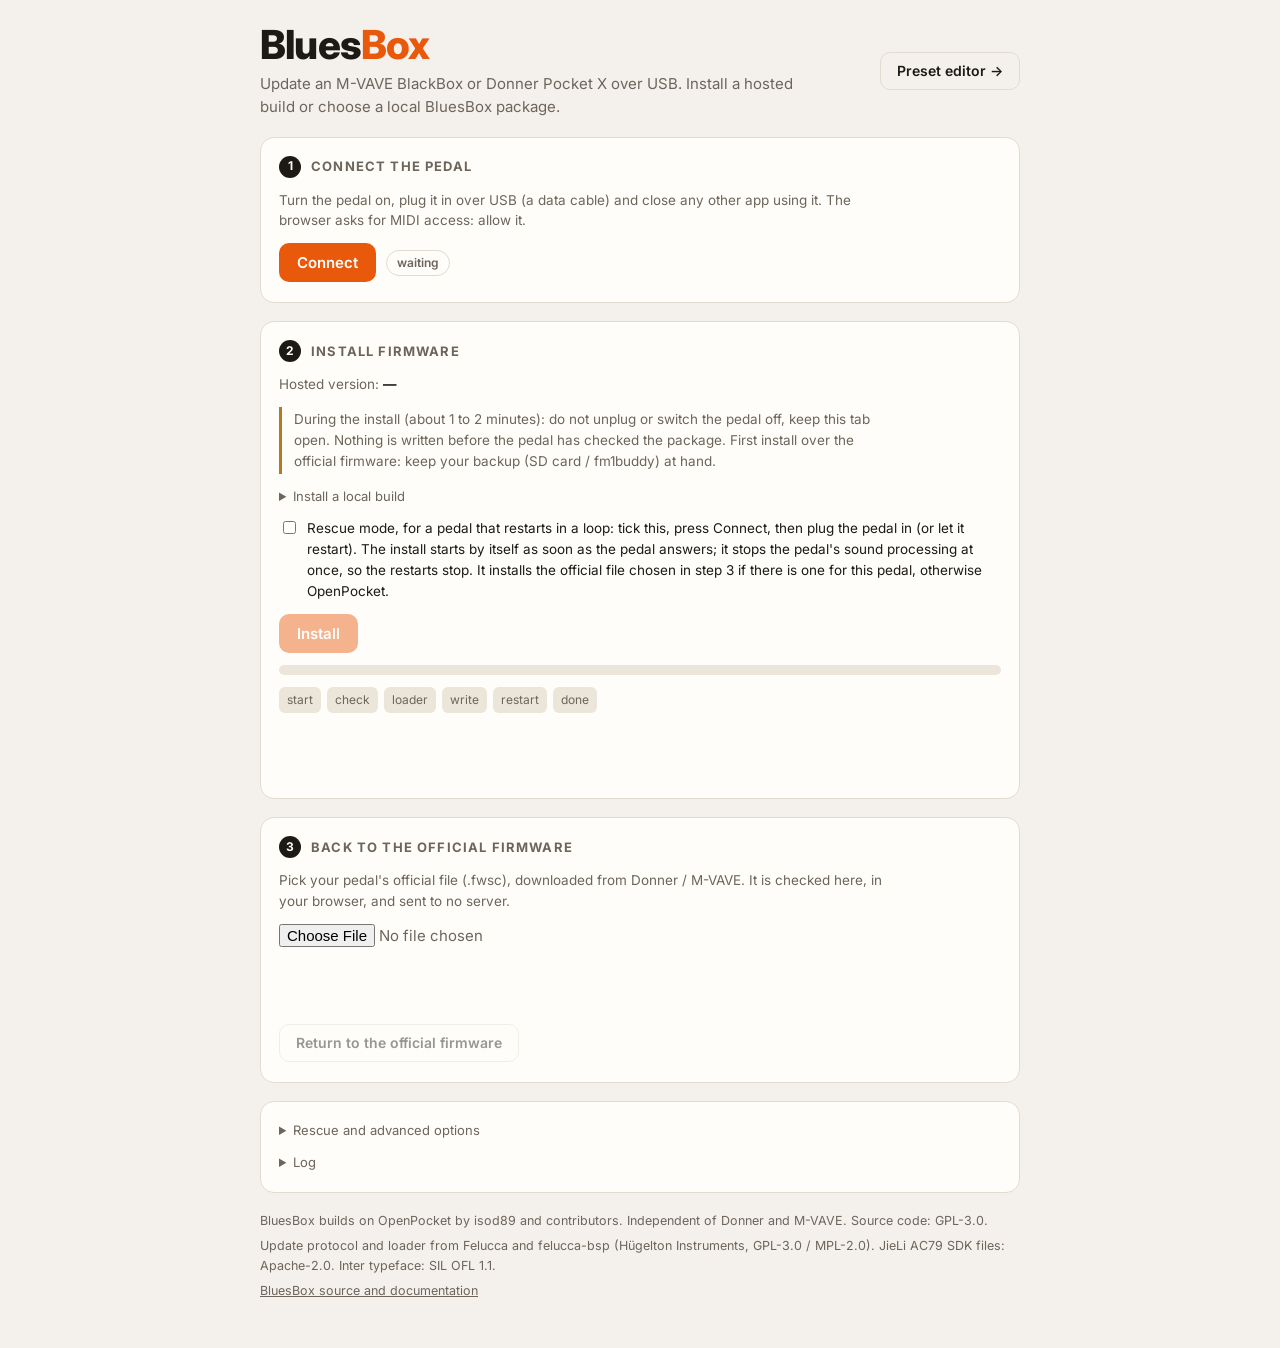
==== docs/index.html @ 07564b00 "Publish BluesBox updater and editor on the fork" ====
<!doctype html>
<html lang="en">
<head>
<meta charset="utf-8">
<meta name="viewport" content="width=device-width, initial-scale=1, viewport-fit=cover">
<title>BluesBox Updater</title>
<meta name="description" content="Install OpenPocket on a Donner Pocket X or M-VAVE BlackBox from the browser, over USB.">
<link rel="preconnect" href="https://fonts.googleapis.com">
<link rel="stylesheet" href="https://fonts.googleapis.com/css2?family=Inter:wght@400;600;800&family=JetBrains+Mono:wght@400;600&display=swap">
<style>
:root{--bg:#f4f1ec;--panel:#fffdf9;--ink:#1d1a16;--dim:#6d655b;--line:#e2dbd0;--acc:#e8590c;--acc-ink:#fff;--ok:#2f9e44;--err:#c92a2a;--warn:#b7791f;--bar:#ece5da;--code:#f0ebe3;color-scheme:light}
@media (prefers-color-scheme:dark){:root:not([data-theme="light"]){--bg:#121110;--panel:#1b1917;--ink:#ece7e0;--dim:#a39a8f;--line:#2e2a26;--acc:#ff7a29;--acc-ink:#1b1206;--ok:#5fcf74;--err:#ff6b6b;--warn:#e7b04b;--bar:#2a2622;--code:#24211e;color-scheme:dark}}
:root[data-theme="dark"]{--bg:#121110;--panel:#1b1917;--ink:#ece7e0;--dim:#a39a8f;--line:#2e2a26;--acc:#ff7a29;--acc-ink:#1b1206;--ok:#5fcf74;--err:#ff6b6b;--warn:#e7b04b;--bar:#2a2622;--code:#24211e;color-scheme:dark}
*{box-sizing:border-box}
body{margin:0;background:var(--bg);color:var(--ink);font:15px/1.55 Inter,system-ui,-apple-system,"Segoe UI",sans-serif;
  padding-left:max(16px,env(safe-area-inset-left,0px));padding-right:max(16px,env(safe-area-inset-right,0px));padding-block:24px 48px}
.wrap{max-width:760px;margin:0 auto;display:flex;flex-direction:column;gap:18px}
header{display:flex;align-items:flex-end;justify-content:space-between;gap:12px;flex-wrap:wrap}
h1{margin:0;font-size:clamp(28px,6vw,40px);font-weight:800;letter-spacing:-.02em;line-height:1.05;text-wrap:balance}
h1 span{color:var(--acc)}
.tag{margin:6px 0 0;color:var(--dim);max-width:60ch}
.card{background:var(--panel);border:1px solid var(--line);border-radius:14px;padding:18px 18px 20px;display:flex;flex-direction:column;gap:12px;min-width:0}
.card h2{margin:0;font-size:13px;letter-spacing:.09em;text-transform:uppercase;color:var(--dim);display:flex;align-items:center;gap:10px}
.card h2 b{display:inline-grid;place-items:center;width:22px;height:22px;border-radius:50%;background:var(--ink);color:var(--panel);font-size:12px;letter-spacing:0}
.row{display:flex;flex-wrap:wrap;gap:10px;align-items:center}
button.go{font:600 15px/1 Inter,sans-serif;padding:12px 18px;border-radius:10px;border:0;background:var(--acc);color:var(--acc-ink);cursor:pointer}
button.alt{font:600 14px/1 Inter,sans-serif;padding:11px 16px;border-radius:10px;border:1px solid var(--line);background:transparent;color:var(--ink);cursor:pointer}
button:disabled{opacity:.45;cursor:default}
.dev{display:grid;grid-template-columns:auto 1fr;gap:4px 14px;font-size:14px}
.dev dt{color:var(--dim)}
.dev dd{margin:0;font-weight:600;min-width:0;overflow-wrap:anywhere}
.pill{display:inline-block;font:600 12px/1 Inter,sans-serif;padding:6px 10px;border-radius:999px;border:1px solid var(--line);color:var(--dim)}
.pill.ok{color:var(--ok);border-color:currentColor}.pill.err{color:var(--err);border-color:currentColor}.pill.warn{color:var(--warn);border-color:currentColor}
.bar{height:10px;border-radius:6px;background:var(--bar);overflow:hidden}
.bar i{display:block;height:100%;width:0;background:var(--acc);transition:width .2s}
.steps{display:flex;flex-wrap:wrap;gap:6px;font-size:12px;color:var(--dim)}
.steps span{padding:4px 8px;border-radius:6px;background:var(--bar)}
.steps span.on{background:var(--acc);color:var(--acc-ink)}
.steps span.done{background:transparent;color:var(--ok);outline:1px solid currentColor}
.note{font-size:13.5px;color:var(--dim);margin:0;max-width:68ch}
.note strong{color:var(--ink)}
.warnbox{border-left:3px solid var(--warn);padding:2px 0 2px 12px}
.msg{font-weight:600;min-height:1.5em}
.msg.ok{color:var(--ok)}.msg.err{color:var(--err)}
input[type=file]{font:inherit;color:var(--dim);max-width:100%}
label.chk{display:flex;gap:8px;align-items:flex-start;font-size:13.5px}
details summary{cursor:pointer;color:var(--dim);font-size:13px}
pre#log{margin:10px 0 0;background:var(--code);border-radius:10px;padding:12px;font:12px/1.5 "JetBrains Mono",ui-monospace,Menlo,Consolas,monospace;max-height:260px;overflow:auto;white-space:pre-wrap;overflow-wrap:anywhere}
code{font:12.5px "JetBrains Mono",ui-monospace,monospace;background:var(--code);padding:1px 5px;border-radius:5px}
footer{color:var(--dim);font-size:12.5px;display:flex;flex-direction:column;gap:6px}
footer a,.note a{color:inherit}
[hidden]{display:none!important}
</style>
</head>
<body>
<div class="wrap">
  <header>
    <div>
      <h1>Blues<span>Box</span></h1>
      <p class="tag" data-t="tag"></p>
    </div>
    <a class="alt" id="toeditor" href="editor.html" data-t="toeditor" style="text-decoration:none;align-self:center;font:600 14px/1 Inter,sans-serif;padding:11px 16px;border-radius:10px;border:1px solid var(--line);color:var(--ink)"></a>
  </header>

  <section class="card" id="nomidi" hidden>
    <p class="msg err" data-t="nomidi"></p>
  </section>

  <section class="card">
    <h2><b>1</b><span data-t="s1"></span></h2>
    <p class="note" data-t="s1note"></p>
    <div class="row">
      <button class="go" id="connect" data-t="connect"></button>
      <span class="pill" id="state" data-t="idle"></span>
    </div>
    <dl class="dev" id="devinfo" hidden>
      <dt data-t="pedal"></dt><dd id="d-model"></dd>
      <dt data-t="firmware"></dt><dd id="d-fw"></dd>
      <dt data-t="port"></dt><dd id="d-port"></dd>
    </dl>
  </section>

  <section class="card" id="installCard">
    <h2><b>2</b><span data-t="s2"></span></h2>
    <p class="note"><span data-t="s2note"></span> <strong id="pkgver">…</strong></p>
    <p class="note warnbox" data-t="s2warn"></p>
    <p class="note warnbox" id="bbwarn" hidden data-t="bbwarn"></p>
    <p class="note warnbox" id="testchan" hidden data-t="testchan"></p>
    <details>
      <summary>Install a local build</summary>
      <p class="note">Choose the .fwsc file and its matching manifest.json. Both files are checked in your browser and stay on your computer.</p>
      <fieldset id="localfiles">
        <p><label>Firmware (.fwsc) <input type="file" id="localfw" accept=".fwsc"></label></p>
        <p><label>Manifest (.json) <input type="file" id="localmanifest" accept=".json"></label></p>
        <button class="alt" id="localclear" type="button">Use hosted firmware</button>
      </fieldset>
      <p class="msg" id="localmsg" role="status"></p>
    </details>
    <label class="chk"><input type="checkbox" id="rescueOn"><span data-t="rescueon"></span></label>
    <div class="row">
      <button class="go" id="install" disabled data-t="install"></button>
      <button class="alt" id="resume" hidden data-t="resume"></button>
    </div>
    <div class="bar"><i id="bar"></i></div>
    <div class="steps" id="steps"></div>
    <p class="msg" id="msg"></p>
  </section>

  <section class="card">
    <h2><b>3</b><span data-t="s3"></span></h2>
    <p class="note" data-t="s3note"></p>
    <input type="file" id="offfile" accept=".fwsc">
    <p class="msg" id="offmsg"></p>
    <label class="chk" id="offconfirm" hidden><input type="checkbox" id="offok"><span data-t="unknownok"></span></label>
    <div class="row"><button class="alt" id="backoff" disabled data-t="backoff"></button></div>
    <div class="note warnbox" id="v21-factory" hidden>
      <strong>BlackBox V21 factory sounds</strong>
      <p>The V21 firmware file contains no amps, cabinets, or presets. After it boots, verify the factory sounds here. If verification fails, start the Terminal tool in the <a href="RESCUE.md#blackbox-v21-factory-sounds">macOS recovery steps</a> before pressing the USB recovery button.</p>
      <div class="row">
        <button class="alt" id="verify-factory" disabled>Verify factory sounds</button>
        <button class="alt" id="factory-uboot" disabled>Enter BlackBox USB recovery</button>
      </div>
    </div>
  </section>

  <section class="card">
    <details>
      <summary data-t="rescue"></summary>
      <p class="note" data-t="rescuenote"></p>
      <p class="note" data-t="rescuemac"></p>
      <div class="row"><button class="alt" id="uboot" disabled data-t="uboot"></button></div>
    </details>
    <details>
      <summary data-t="logt"></summary>
      <pre id="log"></pre>
    </details>
  </section>

  <footer>
    <span data-t="foot1"></span>
    <span data-t="foot2"></span>
    <a href="https://github.com/Testing7B/openpocket">BluesBox source and documentation</a>
  </footer>
</div>

<script type="module">
import { Updater, IS_OTA, IS_OPENPOCKET, OUR_LOADER, MODELS } from "./pxota.js";
import { productOf, logicalImage, checkOfficial, verifyPackage } from "./pxpkg.js";
import { BLACKBOX_V21, verifyFactorySounds } from "./pxfactory.js";

const T = {
  en: {
    tag: "Update an M-VAVE BlackBox or Donner Pocket X over USB. Install a hosted build or choose a local BluesBox package.",
    nomidi: "This browser has no Web MIDI. Use Chrome or Edge on a computer (Windows, macOS, Linux, ChromeOS).",
    s1: "Connect the pedal", s1note: "Turn the pedal on, plug it in over USB (a data cable) and close any other app using it. The browser asks for MIDI access: allow it.",
    connect: "Connect", idle: "waiting", searching: "searching…", found: "pedal found", none: "no pedal", busy: "working…",
    pedal: "Pedal", firmware: "Firmware", port: "MIDI port",
    official: "official", opfw: "OpenPocket", loader: "update mode (loader)",
    s2: "Install firmware", s2note: "Hosted version:",
    s2warn: "During the install (about 1 to 2 minutes): do not unplug or switch the pedal off, keep this tab open. Nothing is written before the pedal has checked the package. First install over the official firmware: keep your backup (SD card / fm1buddy) at hand.",
    install: "Install", resume: "Resume the update",
    st_start: "start", st_verify: "check", st_loader: "loader", st_write: "write", st_reboot: "restart", st_done: "done",
    done: "Done: the pedal now runs ", sameok: "OpenPocket is up to date.",
    s3: "Back to the official firmware", s3note: "Pick your pedal's official file (.fwsc), downloaded from Donner / M-VAVE. It is checked here, in your browser, and sent to no server.",
    backoff: "Return to the official firmware", offknown: "Official file verified: ", offunknown: "Well-formed official file, unknown to this page: ",
    unknownok: "I understand: this file has not been tested with this page. Install it anyway.",
    rescue: "Rescue and advanced options",
    rescuenote: "If the pedal stays in update mode, reconnect it: the Resume button appears. The button below puts a pedal running OpenPocket into the chip's UBOOT mode, for a recovery from the SD card (fm1buddy).",
    rescuemac: "A pedal that restarts in a loop and cannot be reached by this page can be restored from a Mac, with no extra hardware: download the official BlackBox file (M-VAVE), then run `make rescue` in the OpenPocket folder (read-only check), and `make rescue-write` to restore it. The steps are in docs/RESCUE.md; the SD-card route (fm1buddy, flash/) is the second choice.",
    uboot: "Enter UBOOT mode", logt: "Log",
    foot1: "BluesBox builds on OpenPocket by isod89 and contributors. Independent of Donner and M-VAVE. Source code: GPL-3.0.",
    foot2: "Update protocol and loader from Felucca and felucca-bsp (Hügelton Instruments, GPL-3.0 / MPL-2.0). JieLi AC79 SDK files: Apache-2.0. Inter typeface: SIL OFL 1.1.",
    e_notfound: "Pedal not found. Check the cable (data), close other MIDI apps, then try again.",
    testchan: "TEST CHANNEL: this installs a test build, not the release. It is for people who agreed to try it, and it is not the version the normal installer page offers. To go back, open this page without ?channel=… and press Install.",
    drivelab: "DRIVE LAB: BlackBox test build based on V40, with 31 drives and no synth block. Open the installer without ?channel=drive-lab to install V40.",
    bbwarn: "M-VAVE BlackBox: v31 is the fix for issue #1 (OpenPocket restarted every 4 s after the pedal was switched off and on), still being tested on the BlackBox. Please report how it goes on GitHub. If your BlackBox restarts in a loop, use the rescue mode below.",
toeditor: "Preset editor →",
        rescueon: "Rescue mode, for a pedal that restarts in a loop: tick this, press Connect, then plug the pedal in (or let it restart). The install starts by itself as soon as the pedal answers; it stops the pedal's sound processing at once, so the restarts stop. It installs the official file chosen in step 3 if there is one for this pedal, otherwise OpenPocket.",
    e_model: "This package is not for this pedal: ", e_lost: "The pedal was disconnected. Plug it back in and press Resume.",
    e_stopped: "The pedal stopped answering. ", e_noloader: "The update loader did not appear. Replug the cable, then Resume.",
    e_noreturn: "The pedal did not come back: switch it off and on.", e_mismatch: "Written, but the pedal reports: ",
    e_foreign: "The pedal is in the update mode of another firmware: ", e_pkg: "OpenPocket package missing on this site: ",
  },
};
const lang = "en";
const stored = (k, d) => { try { return localStorage.getItem(k) || d; } catch (_) { return d; } };
const t = (k) => (T[lang] && T[lang][k]) || T.en[k] || k;
function applyLang() {
  document.documentElement.lang = lang;
  document.querySelectorAll("[data-t]").forEach((el) => { el.textContent = t(el.dataset.t); });
  drawSteps();
}

const $ = (id) => document.getElementById(id);
const logEl = $("log");
const log = (m) => { logEl.textContent += `[${new Date().toLocaleTimeString()}] ${m}\n`; logEl.scrollTop = logEl.scrollHeight; };
const STEPS = ["start", "verify", "loader", "write", "reboot", "done"];
let stepAt = -1;
function drawSteps() {
  $("steps").innerHTML = STEPS.map((s, i) => `<span class="${i < stepAt ? "done" : i === stepAt ? "on" : ""}">${t("st_" + s)}</span>`).join("");
}
function setState(text, cls = "") { const p = $("state"); p.textContent = text; p.className = "pill " + cls; }
function setMsg(el, text, cls = "") { el.textContent = text; el.className = "msg " + cls; }
const errText = (e) => (e && e.code && T.en["e_" + e.code] ? t("e_" + e.code) + (e.detail || "") : (e && e.message) || String(e));

/* a test channel (?channel=midi-test): packages from firmware/<channel>/, never offered without the link */
const CHANNEL = (new URLSearchParams(location.search).get("channel") || "").replace(/[^a-z0-9-]/g, "");
const FW = "firmware/" + (CHANNEL ? CHANNEL + "/" : "");
let access = null, up = null, manifest = null, lastDev = null, busy = false, official = null;
let sawV21 = false;
let localPackage = null, localRevision = 0;
const localSelected = () => $("localfw").files.length > 0 || $("localmanifest").files.length > 0;
const canInstall = (model) => localSelected()
  ? localPackage?.model === model
  : manifest?.packages.some((pkg) => pkg.model === model);

if (!navigator.requestMIDIAccess) { $("nomidi").hidden = false; $("connect").disabled = true; }
$("testchan").hidden = !CHANNEL;
if (CHANNEL === "drive-lab") $("testchan").textContent = t("drivelab");

async function loadManifest() {
  try {
    const r = await fetch(FW + "manifest.json", { cache: "no-store" });
    manifest = await r.json();
    $("pkgver").textContent = "v" + manifest.version + (CHANNEL ? " (" + CHANNEL + ")" : "");
  } catch (e) { $("pkgver").textContent = "—"; log("manifest: " + e.message); }
}

function showDev(d) {
  lastDev = d;
  $("devinfo").hidden = !d;
  const onV21 = d?.id.text === BLACKBOX_V21;
  if (d) sawV21 = onV21;
  $("v21-factory").hidden = !sawV21 && official?.product !== BLACKBOX_V21;
  $("verify-factory").disabled = busy || !onV21;
  $("factory-uboot").disabled = busy || !onV21;
  $("resume").hidden = !d || !IS_OTA(d.id);
  $("resume").disabled = busy || (localSelected() && d && OUR_LOADER(d.id) &&
    localPackage?.model !== stored("op-model", ""));
  $("install").disabled = busy || !d || IS_OTA(d.id) || !canInstall(d.id.model);
  $("install").textContent = localPackage ? "Install " + localPackage.product : t("install");
  $("uboot").disabled = busy || !d || !IS_OPENPOCKET(d.id);
  $("backoff").disabled = busy || !d || IS_OTA(d.id) || !official || official.model !== d.id.model ||
    (!official.known && !$("offok").checked);
  $("backoff").textContent = official?.product === BLACKBOX_V21 ? "Install V21 firmware" : t("backoff");
  if (!d) return;
  const id = d.id;
  const ota = IS_OTA(id);
  $("d-model").textContent = ota ? "—" : (id.model === "PocketX" ? "Donner Pocket X" : "M-VAVE BlackBox");
  $("d-fw").textContent = ota ? `${t("loader")} (${id.text})` : IS_OPENPOCKET(id) ? `${t("opfw")} v${id.version - 900} (${id.text})` : `${t("official")} ${String(id.version).padStart(3, "0")} (${id.text})`;
  $("d-port").textContent = d.name;
  const bb = id.model === "BlackBox";               /* not supported yet: boot loop (issue #1) */
  $("bbwarn").hidden = !bb;
}

async function connect() {
  try {
    if (!access) {
      access = await navigator.requestMIDIAccess({ sysex: true });
      up = new Updater(access, log);
      access.onstatechange = () => { if (busy || scanning) return; if (rescueArmed()) rescueTry(); else scan(); };
    }
    await scan();
  } catch (e) { setState(t("none"), "err"); log("MIDI: " + e.message); }
}
let scanning = false;
async function scan() {
  if (scanning || !up) return;
  scanning = true;
  setState(t("searching"));
  try {
    const d = await up.identify();
    if (d) { setState(t("found"), "ok"); log(`found ${d.id.text} on "${d.name}"`); }
    else { setState(t("none"), "warn"); log("no pedal" + up.seen()); }
    showDev(d);
  } finally { scanning = false; }
  if (rescueArmed() && lastDev && MODELS.includes(lastDev.id.model)) setTimeout(rescueTry, 0);   // seen by a scan
}

function progress(kind, n) {
  const k = STEPS.indexOf(kind);
  if (k >= 0 && k !== stepAt) { stepAt = k; drawSteps(); }
  const est = kind === "verify" ? 40 : kind === "write" ? 2700 : 0;   // requests: step 1 ~30, step 2 ~2 x 1300
  const base = { start: 0, verify: 2, loader: 8, write: 12, reboot: 96, done: 100 }[kind] ?? 0;
  const span = kind === "verify" ? 6 : kind === "write" ? 84 : 0;
  const pct = base + (est && typeof n === "number" ? Math.min(1, n / est) * span : 0);
  $("bar").style.width = pct.toFixed(1) + "%";
}

async function packageFor(model) {
  if (localSelected()) {
    if (localPackage?.model === model) return localPackage;
    throw Object.assign(new Error(model), { code: "model", detail: model });
  }
  const p = manifest && manifest.packages.find((x) => x.model === model);
  if (!p) throw Object.assign(new Error(model), { code: "pkg", detail: model });
  const r = await fetch(FW + p.file, { cache: "no-store" });
  if (!r.ok) throw Object.assign(new Error(p.file), { code: "pkg", detail: p.file });
  const bytes = new Uint8Array(await r.arrayBuffer());
  if (productOf(bytes) !== p.product) throw new Error("package identity mismatch");
  return { product: p.product, image: logicalImage(bytes) };
}

async function run(job, resultMessage) {
  if (busy) return;
  busy = true; stepAt = resultMessage ? -1 : 0; drawSteps(); $("bar").style.width = "0";
  setState(t("busy"), "warn");
  ["install", "resume", "backoff", "uboot", "connect", "verify-factory", "factory-uboot"].forEach((id) => $(id).disabled = true);
  $("localfiles").disabled = true;
  setMsg($("msg"), "");
  try {
    const res = await job();
    const firmwareOnly = !resultMessage && res === BLACKBOX_V21;
    const message = resultMessage || (firmwareOnly
      ? "V21 firmware booted. Verify or restore the factory sounds in step 3."
      : t("done") + res);
    setMsg($("msg"), message, firmwareOnly ? "" : "ok");
    log(message);
  } catch (e) {
    setMsg($("msg"), errText(e), "err");
    log(`error ${e.code || ""}: ${e.message}`);
  } finally {
    busy = false;
    $("localfiles").disabled = false;
    $("connect").disabled = false;
    await scan();
  }
}

$("connect").onclick = connect;

// rescue mode (issue #1): the packages are fetched beforehand, the install fires the moment a pedal answers
let pre = null;
let rescueTries = 0;                                  // a few attempts, then the mode turns itself off
const rescueArmed = () => $("rescueOn").checked && pre !== null && up !== null && rescueTries < 10;
async function prefetch() {
  pre = null;
  const revision = localRevision;
  const got = {};
  for (const m of MODELS) { try { got[m] = await packageFor(m); } catch (e) { log("rescue: " + errText(e)); } }
  if ($("rescueOn").checked && revision === localRevision) { pre = got; log("rescue mode armed: waiting for the pedal"); setState(t("searching"), "warn"); }
}
function pick(model) {
  if (official && official.model === model && (official.known || $("offok").checked)) return { image: official.image, product: official.product };
  return pre && pre[model];
}
function rescueTry() {
  if (busy || scanning || !rescueArmed()) return;
  rescueTries++;
  return run(async () => {
    const r = await up.rescue(pick, (s, n) => { progress(s, n); if (s !== "verify" && s !== "write") log("rescue step " + s + (n !== undefined ? " " + n : "")); });
    if (!r) throw Object.assign(new Error("no pedal yet"), { code: "notfound", detail: up.seen() });
    $("rescueOn").checked = false; pre = null;
    return r;
  });
}
$("rescueOn").onchange = async () => {
  if (!$("rescueOn").checked) { pre = null; log("rescue mode off"); return; }
  rescueTries = 0;
  await prefetch();
  if (rescueArmed() && lastDev) rescueTry();
};
async function selectLocalPackage() {
  const revision = ++localRevision;
  const fw = $("localfw").files[0], mf = $("localmanifest").files[0];
  localPackage = null;
  pre = null;
  $("rescueOn").checked = false;
  $("rescueOn").disabled = localSelected();
  showDev(lastDev);
  if (!fw || !mf) {
    setMsg($("localmsg"), localSelected() ? "Choose both files." : "");
    return;
  }
  setMsg($("localmsg"), "Checking package…");
  try {
    const [raw, bytes] = await Promise.all([mf.text(), fw.arrayBuffer()]);
    const entry = JSON.parse(raw).packages?.find((pkg) => pkg.file === fw.name);
    if (!entry) throw new Error("The manifest has no entry for " + fw.name);
    const verified = await verifyPackage(new Uint8Array(bytes), entry);
    if (entry.model !== verified.model) throw new Error("Manifest model does not match the package.");
    if (revision !== localRevision) return;
    localPackage = verified;
    setMsg($("localmsg"), "Verified " + verified.product + ". Connect a matching pedal to install.", "ok");
  } catch (e) {
    if (revision !== localRevision) return;
    setMsg($("localmsg"), e.message, "err");
  }
  showDev(lastDev);
}
$("localfw").onchange = $("localmanifest").onchange = selectLocalPackage;
$("localclear").onclick = () => {
  $("localfw").value = $("localmanifest").value = "";
  selectLocalPackage();
};
$("install").onclick = () => run(async () => {
  const d = lastDev;
  const { product, image } = await packageFor(d.id.model);
  try { localStorage.setItem("op-model", d.id.model); } catch (_) {}
  log(`install ${product} over ${d.id.text}`);
  return up.install(image, product, (s, n) => { progress(s, n); if (s !== "verify" && s !== "write") log("step " + s + (n !== undefined ? " " + n : "")); });
});
$("resume").onclick = () => run(async () => {
  const d = lastDev;
  // our loader: finish the OpenPocket package of the model picked by the official file or the last model seen
  if (OUR_LOADER(d.id)) {
    const model = localSelected() ? stored("op-model", "") : (official && official.model) || stored("op-model", "PocketX");
    const { product, image } = await packageFor(model);
    await up.resume(image, product, (s, n) => progress(s, n));
    return product;
  }
  if (!official) throw Object.assign(new Error(d.id.text), { code: "foreign", detail: d.id.text });
  await up.resume(official.image, official.product, (s, n) => progress(s, n), { official: true });
  return official.product;
});
$("backoff").onclick = () => run(async () => {
  log(`return to ${official.product}`);
  return up.install(official.image, official.product, (s, n) => progress(s, n));
});
$("uboot").onclick = async () => { try { await up.uboot(); log("UBOOT soft key sent"); } catch (e) { log(e.message); } };
$("factory-uboot").onclick = () => run(
  () => up.uboot((id) => id.text === BLACKBOX_V21),
  "USB recovery requested. The Terminal recovery tool can now read the pedal."
);
$("verify-factory").onclick = () => run(
  () => verifyFactorySounds(up, (p) => { $("bar").style.width = (p * 100).toFixed(1) + "%"; }),
  "Factory sounds verified: 20 amps, 20 cabinets, and 80 presets."
);
$("offfile").onchange = async (ev) => {
  official = null; $("offconfirm").hidden = true; $("offok").checked = false;
  const f = ev.target.files[0];
  if (!f) { showDev(lastDev); return; }
  try {
    official = await checkOfficial(new Uint8Array(await f.arrayBuffer()));
    setMsg($("offmsg"), (official.known ? t("offknown") : t("offunknown")) + official.product, official.known ? "ok" : "");
    $("offconfirm").hidden = official.known;
    log(`official file ${f.name}: ${official.product}, sha256 ${official.sha256.slice(0, 16)}…, known ${official.known}`);
  } catch (e) { setMsg($("offmsg"), e.message, "err"); }
  showDev(lastDev);
};
$("offok").onchange = () => showDev(lastDev);
window.addEventListener("beforeunload", (e) => { if (busy) { e.preventDefault(); e.returnValue = ""; } });
// remember the model, for a resume after a disconnect
setInterval(() => { if (lastDev && MODELS.includes(lastDev.id.model)) try { localStorage.setItem("op-model", lastDev.id.model); } catch (_) {} }, 2000);

applyLang();
loadManifest().then(() => showDev(lastDev));
</script>
</body>
</html>
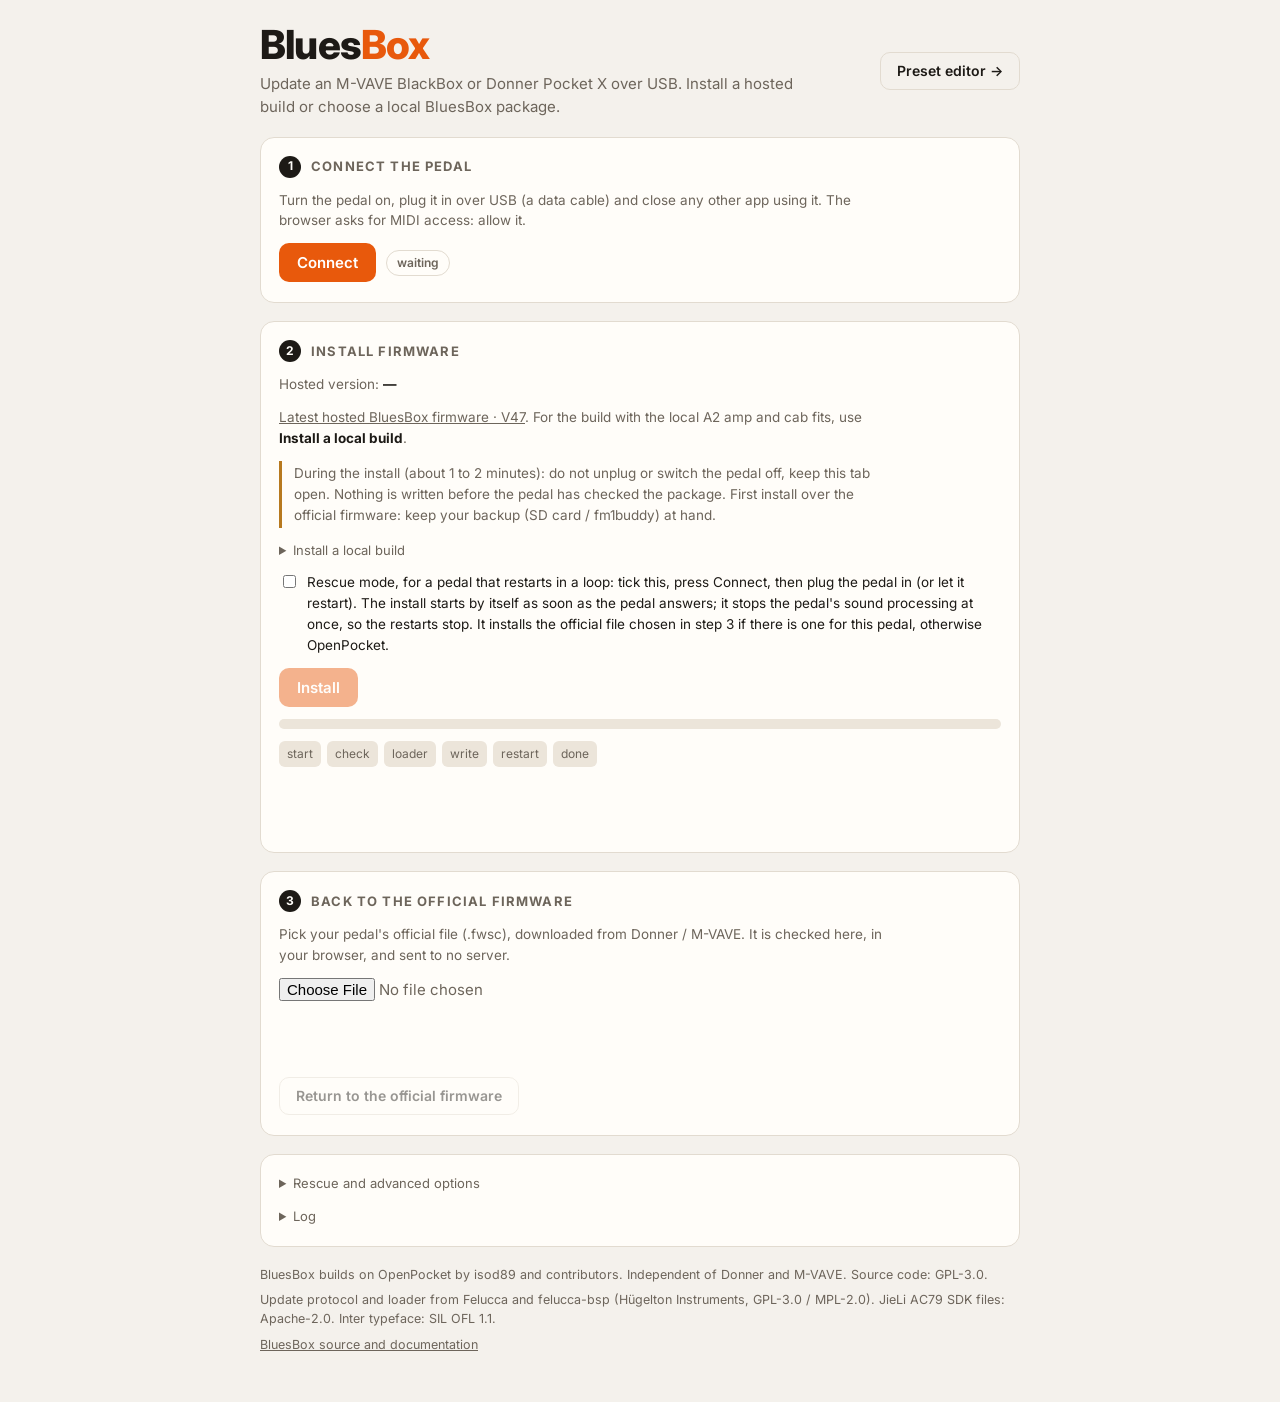
==== commit 9eef967e: "Build BluesBox V47 and restore stock V21 sounds over USB MIDI" ====
--- a/docs/index.html
+++ b/docs/index.html
@@ -83,6 +83,8 @@
   <section class="card" id="installCard">
     <h2><b>2</b><span data-t="s2"></span></h2>
     <p class="note"><span data-t="s2note"></span> <strong id="pkgver">…</strong></p>
+    <p class="note"><a href="?channel=blues-v47-public">Latest hosted BluesBox firmware · V47</a>.
+      For the build with the local A2 amp and cab fits, use <strong>Install a local build</strong>.</p>
     <p class="note warnbox" data-t="s2warn"></p>
     <p class="note warnbox" id="bbwarn" hidden data-t="bbwarn"></p>
     <p class="note warnbox" id="testchan" hidden data-t="testchan"></p>
@@ -115,7 +117,15 @@
     <div class="row"><button class="alt" id="backoff" disabled data-t="backoff"></button></div>
     <div class="note warnbox" id="v21-factory" hidden>
       <strong>BlackBox V21 factory sounds</strong>
-      <p>The V21 firmware file contains no amps, cabinets, or presets. After it boots, verify the factory sounds here. If verification fails, start the Terminal tool in the <a href="RESCUE.md#blackbox-v21-factory-sounds">macOS recovery steps</a> before pressing the USB recovery button.</p>
+      <p>The V21 download contains the firmware. To restore the original sounds at the same time, select both AM4 files from your M-EFCS installation. The page checks and combines the three files on your computer.</p>
+      <fieldset id="factory-files">
+        <p><label>AM4 amp/cab bank <input type="file" id="factory-amps" accept=".bin"></label></p>
+        <p><label>AM4 preset bank <input type="file" id="factory-presets" accept=".bin"></label></p>
+        <label class="chk"><input type="checkbox" id="factory-confirm">I have backed up the sounds I want to keep. Restoring the factory bank replaces saved presets, amp captures and cabinet IRs on the pedal.</label>
+      </fieldset>
+      <p class="msg" id="factory-msg" role="status"></p>
+      <div class="row"><button class="go" id="factory-install" disabled>Install V21 with factory sounds</button></div>
+      <p class="note">For a pedal already on stock V21, verify its sounds or follow the <a href="RESCUE.md#blackbox-v21-factory-sounds">macOS recovery steps</a>. Those steps also show where to find the AM4 files.</p>
       <div class="row">
         <button class="alt" id="verify-factory" disabled>Verify factory sounds</button>
         <button class="alt" id="factory-uboot" disabled>Enter BlackBox USB recovery</button>
@@ -139,14 +149,14 @@
   <footer>
     <span data-t="foot1"></span>
     <span data-t="foot2"></span>
-    <a href="https://github.com/Testing7B/openpocket">BluesBox source and documentation</a>
+    <a href="https://github.com/Testing7B/bluesbox">BluesBox source and documentation</a>
   </footer>
 </div>
 
 <script type="module">
 import { Updater, IS_OTA, IS_OPENPOCKET, OUR_LOADER, MODELS } from "./pxota.js";
 import { productOf, logicalImage, checkOfficial, verifyPackage } from "./pxpkg.js";
-import { BLACKBOX_V21, verifyFactorySounds } from "./pxfactory.js";
+import { BLACKBOX_V21, factoryBank, factoryUpdate, verifyFactorySounds } from "./pxfactory.js";
 
 const T = {
   en: {
@@ -155,7 +165,7 @@
     s1: "Connect the pedal", s1note: "Turn the pedal on, plug it in over USB (a data cable) and close any other app using it. The browser asks for MIDI access: allow it.",
     connect: "Connect", idle: "waiting", searching: "searching…", found: "pedal found", none: "no pedal", busy: "working…",
     pedal: "Pedal", firmware: "Firmware", port: "MIDI port",
-    official: "official", opfw: "OpenPocket", loader: "update mode (loader)",
+    official: "official", opfw: "BluesBox", loader: "update mode (loader)",
     s2: "Install firmware", s2note: "Hosted version:",
     s2warn: "During the install (about 1 to 2 minutes): do not unplug or switch the pedal off, keep this tab open. Nothing is written before the pedal has checked the package. First install over the official firmware: keep your backup (SD card / fm1buddy) at hand.",
     install: "Install", resume: "Resume the update",
@@ -179,7 +189,7 @@
     e_model: "This package is not for this pedal: ", e_lost: "The pedal was disconnected. Plug it back in and press Resume.",
     e_stopped: "The pedal stopped answering. ", e_noloader: "The update loader did not appear. Replug the cable, then Resume.",
     e_noreturn: "The pedal did not come back: switch it off and on.", e_mismatch: "Written, but the pedal reports: ",
-    e_foreign: "The pedal is in the update mode of another firmware: ", e_pkg: "OpenPocket package missing on this site: ",
+    e_foreign: "The pedal is in the update mode of another firmware: ", e_pkg: "Firmware package missing on this site: ",
   },
 };
 const lang = "en";
@@ -208,6 +218,11 @@
 const FW = "firmware/" + (CHANNEL ? CHANNEL + "/" : "");
 let access = null, up = null, manifest = null, lastDev = null, busy = false, official = null;
 let sawV21 = false;
+let bank = null, bankRevision = 0;
+const recoveryChannel = "firmware/blues-v47-public/";
+const recoveryPending = () => stored("bluesbox-v21-recovery", "") === "pending";
+const recoveryReady = () => official?.product === BLACKBOX_V21 && official.known &&
+  bank && $("factory-confirm").checked;
 let localPackage = null, localRevision = 0;
 const localSelected = () => $("localfw").files.length > 0 || $("localmanifest").files.length > 0;
 const canInstall = (model) => localSelected()
@@ -217,6 +232,8 @@
 if (!navigator.requestMIDIAccess) { $("nomidi").hidden = false; $("connect").disabled = true; }
 $("testchan").hidden = !CHANNEL;
 if (CHANNEL === "drive-lab") $("testchan").textContent = t("drivelab");
+if (CHANNEL === "blues-v47-public")
+  $("testchan").textContent = "BluesBox V47 for BlackBox. This hosted build uses the public amp and cab models.";
 
 async function loadManifest() {
   try {
@@ -231,18 +248,21 @@
   $("devinfo").hidden = !d;
   const onV21 = d?.id.text === BLACKBOX_V21;
   if (d) sawV21 = onV21;
+  if (onV21) try { localStorage.removeItem("bluesbox-v21-recovery"); } catch (_) {}
   $("v21-factory").hidden = !sawV21 && official?.product !== BLACKBOX_V21;
   $("verify-factory").disabled = busy || !onV21;
   $("factory-uboot").disabled = busy || !onV21;
+  $("factory-install").disabled = busy || !d || d.id.model !== "BlackBox" ||
+    !IS_OPENPOCKET(d.id) || !recoveryReady();
   $("resume").hidden = !d || !IS_OTA(d.id);
-  $("resume").disabled = busy || (localSelected() && d && OUR_LOADER(d.id) &&
+  $("resume").disabled = busy || (recoveryPending() && (!d || !OUR_LOADER(d.id) || !recoveryReady())) || (!recoveryPending() && localSelected() && d && OUR_LOADER(d.id) &&
     localPackage?.model !== stored("op-model", ""));
   $("install").disabled = busy || !d || IS_OTA(d.id) || !canInstall(d.id.model);
   $("install").textContent = localPackage ? "Install " + localPackage.product : t("install");
   $("uboot").disabled = busy || !d || !IS_OPENPOCKET(d.id);
   $("backoff").disabled = busy || !d || IS_OTA(d.id) || !official || official.model !== d.id.model ||
     (!official.known && !$("offok").checked);
-  $("backoff").textContent = official?.product === BLACKBOX_V21 ? "Install V21 firmware" : t("backoff");
+  $("backoff").textContent = official?.product === BLACKBOX_V21 ? "Install V21 firmware only" : t("backoff");
   if (!d) return;
   const id = d.id;
   const ota = IS_OTA(id);
@@ -306,7 +326,8 @@
   busy = true; stepAt = resultMessage ? -1 : 0; drawSteps(); $("bar").style.width = "0";
   setState(t("busy"), "warn");
   ["install", "resume", "backoff", "uboot", "connect", "verify-factory", "factory-uboot"].forEach((id) => $(id).disabled = true);
-  $("localfiles").disabled = true;
+  $("localfiles").disabled = $("factory-files").disabled = $("offfile").disabled = true;
+  $("factory-install").disabled = true;
   setMsg($("msg"), "");
   try {
     const res = await job();
@@ -321,7 +342,7 @@
     log(`error ${e.code || ""}: ${e.message}`);
   } finally {
     busy = false;
-    $("localfiles").disabled = false;
+    $("localfiles").disabled = $("factory-files").disabled = $("offfile").disabled = false;
     $("connect").disabled = false;
     await scan();
   }
@@ -402,7 +423,11 @@
 });
 $("resume").onclick = () => run(async () => {
   const d = lastDev;
-  // our loader: finish the OpenPocket package of the model picked by the official file or the last model seen
+  if (recoveryPending() && OUR_LOADER(d.id)) {
+    await restoreFactory(true);
+    return BLACKBOX_V21;
+  }
+  // our loader: finish the selected package of the model picked by the official file or the last model seen
   if (OUR_LOADER(d.id)) {
     const model = localSelected() ? stored("op-model", "") : (official && official.model) || stored("op-model", "PocketX");
     const { product, image } = await packageFor(model);
@@ -412,7 +437,52 @@
   if (!official) throw Object.assign(new Error(d.id.text), { code: "foreign", detail: d.id.text });
   await up.resume(official.image, official.product, (s, n) => progress(s, n), { official: true });
   return official.product;
-});
+}, recoveryPending() ? "V21 installed and all factory sounds verified." : undefined);
+async function loadFactoryFiles() {
+  const revision = ++bankRevision;
+  bank = null;
+  $("factory-confirm").checked = false;
+  showDev(lastDev);
+  const models = $("factory-amps").files[0], presets = $("factory-presets").files[0];
+  setMsg($("factory-msg"), models || presets ? "Choose both AM4 files." : "");
+  if (!models || !presets) return;
+  try {
+    const files = await Promise.all([models.arrayBuffer(), presets.arrayBuffer()]);
+    const checked = await factoryBank(...files.map(file => new Uint8Array(file)));
+    if (revision !== bankRevision) return;
+    bank = checked;
+    setMsg($("factory-msg"), "Both AM4 files verified.", "ok");
+  } catch (e) {
+    if (revision === bankRevision) setMsg($("factory-msg"), e.message, "err");
+  }
+  showDev(lastDev);
+}
+$("factory-amps").onchange = $("factory-presets").onchange = loadFactoryFiles;
+$("factory-confirm").onchange = () => showDev(lastDev);
+
+async function restoreFactory(resume) {
+  if (!recoveryReady()) throw new Error("Choose V21 and both verified AM4 files, then confirm the backup.");
+  const response = await fetch(recoveryChannel + "manifest.json", { cache: "no-store" });
+  if (!response.ok) throw new Error("The BluesBox recovery loader is unavailable.");
+  const entry = (await response.json()).packages.find(p => p.product === "BlackBox_947");
+  if (!entry) throw new Error("The BlackBox recovery loader is missing from the manifest.");
+  const binary = await fetch(recoveryChannel + entry.file);
+  if (!binary.ok) throw new Error("Could not load the BluesBox recovery package.");
+  const carrier = await verifyPackage(new Uint8Array(await binary.arrayBuffer()), entry);
+  const image = factoryUpdate(official, bank, carrier);
+  const step = (kind, n) => progress(kind, n);
+  try { localStorage.setItem("bluesbox-v21-recovery", "pending"); } catch (_) {}
+  if (resume) {
+    if (!await up.resume(image, BLACKBOX_V21, step)) throw new Error("Reconnect the recovery loader and try Resume again.");
+  } else {
+    await up.install(image, BLACKBOX_V21, step);
+  }
+  try { localStorage.removeItem("bluesbox-v21-recovery"); } catch (_) {}
+  await verifyFactorySounds(up, p => { $("bar").style.width = (100 * p).toFixed(1) + "%"; });
+  return BLACKBOX_V21;
+}
+$("factory-install").onclick = () => run(() => restoreFactory(false), "V21 installed and all factory sounds verified.");
+
 $("backoff").onclick = () => run(async () => {
   log(`return to ${official.product}`);
   return up.install(official.image, official.product, (s, n) => progress(s, n));
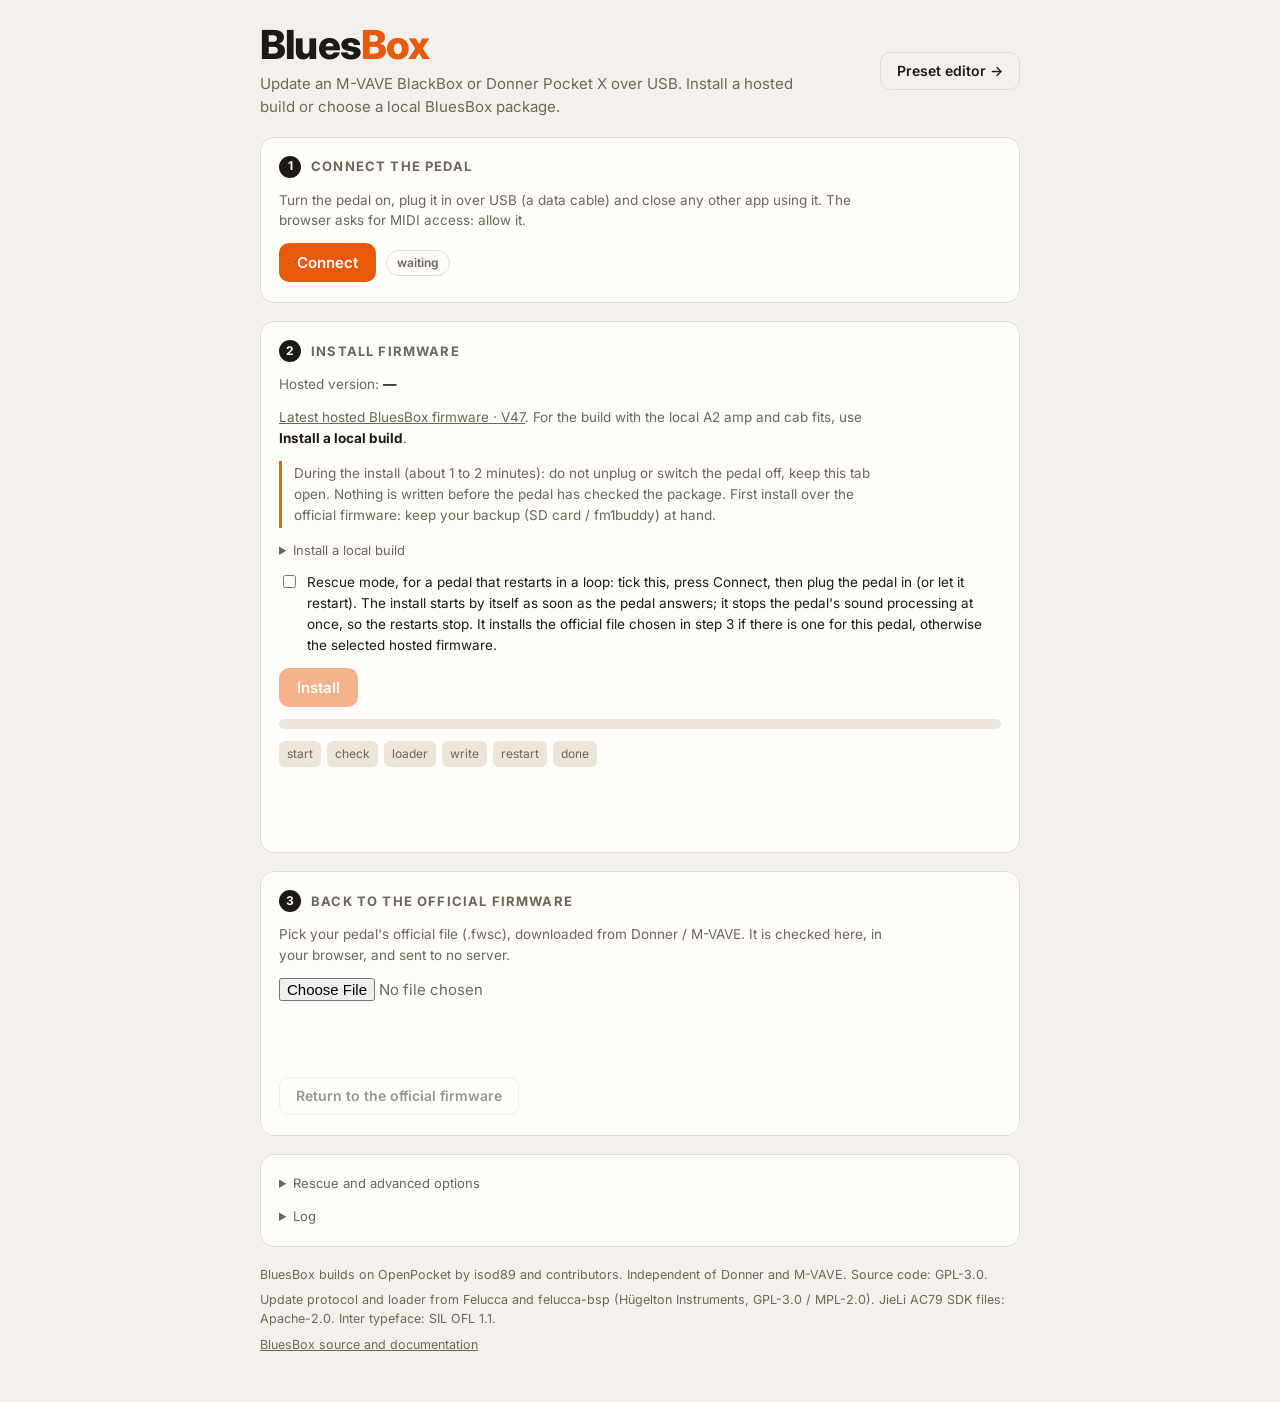
==== commit 77b0c4f0: "Keep retired amps out of BluesBox model selection" ====
--- a/docs/index.html
+++ b/docs/index.html
@@ -4,7 +4,7 @@
 <meta charset="utf-8">
 <meta name="viewport" content="width=device-width, initial-scale=1, viewport-fit=cover">
 <title>BluesBox Updater</title>
-<meta name="description" content="Install OpenPocket on a Donner Pocket X or M-VAVE BlackBox from the browser, over USB.">
+<meta name="description" content="Install BluesBox firmware on a supported guitar pedal over USB.">
 <link rel="preconnect" href="https://fonts.googleapis.com">
 <link rel="stylesheet" href="https://fonts.googleapis.com/css2?family=Inter:wght@400;600;800&family=JetBrains+Mono:wght@400;600&display=swap">
 <style>
@@ -170,13 +170,13 @@
     s2warn: "During the install (about 1 to 2 minutes): do not unplug or switch the pedal off, keep this tab open. Nothing is written before the pedal has checked the package. First install over the official firmware: keep your backup (SD card / fm1buddy) at hand.",
     install: "Install", resume: "Resume the update",
     st_start: "start", st_verify: "check", st_loader: "loader", st_write: "write", st_reboot: "restart", st_done: "done",
-    done: "Done: the pedal now runs ", sameok: "OpenPocket is up to date.",
+    done: "Done: the pedal now runs ", sameok: "The firmware is up to date.",
     s3: "Back to the official firmware", s3note: "Pick your pedal's official file (.fwsc), downloaded from Donner / M-VAVE. It is checked here, in your browser, and sent to no server.",
     backoff: "Return to the official firmware", offknown: "Official file verified: ", offunknown: "Well-formed official file, unknown to this page: ",
     unknownok: "I understand: this file has not been tested with this page. Install it anyway.",
     rescue: "Rescue and advanced options",
-    rescuenote: "If the pedal stays in update mode, reconnect it: the Resume button appears. The button below puts a pedal running OpenPocket into the chip's UBOOT mode, for a recovery from the SD card (fm1buddy).",
-    rescuemac: "A pedal that restarts in a loop and cannot be reached by this page can be restored from a Mac, with no extra hardware: download the official BlackBox file (M-VAVE), then run `make rescue` in the OpenPocket folder (read-only check), and `make rescue-write` to restore it. The steps are in docs/RESCUE.md; the SD-card route (fm1buddy, flash/) is the second choice.",
+    rescuenote: "If the pedal stays in update mode, reconnect it: the Resume button appears. The button below puts a pedal running compatible firmware into the chip's UBOOT mode, for a recovery from the SD card (fm1buddy).",
+    rescuemac: "A pedal that restarts in a loop and cannot be reached by this page can be restored from a Mac, with no extra hardware: download the official BlackBox file (M-VAVE), then run `make rescue` in the BluesBox folder (read-only check), and `make rescue-write` to restore it. The steps are in docs/RESCUE.md; the SD-card route (fm1buddy, flash/) is the second choice.",
     uboot: "Enter UBOOT mode", logt: "Log",
     foot1: "BluesBox builds on OpenPocket by isod89 and contributors. Independent of Donner and M-VAVE. Source code: GPL-3.0.",
     foot2: "Update protocol and loader from Felucca and felucca-bsp (Hügelton Instruments, GPL-3.0 / MPL-2.0). JieLi AC79 SDK files: Apache-2.0. Inter typeface: SIL OFL 1.1.",
@@ -185,7 +185,7 @@
     drivelab: "DRIVE LAB: BlackBox test build based on V40, with 31 drives and no synth block. Open the installer without ?channel=drive-lab to install V40.",
     bbwarn: "M-VAVE BlackBox: v31 is the fix for issue #1 (OpenPocket restarted every 4 s after the pedal was switched off and on), still being tested on the BlackBox. Please report how it goes on GitHub. If your BlackBox restarts in a loop, use the rescue mode below.",
 toeditor: "Preset editor →",
-        rescueon: "Rescue mode, for a pedal that restarts in a loop: tick this, press Connect, then plug the pedal in (or let it restart). The install starts by itself as soon as the pedal answers; it stops the pedal's sound processing at once, so the restarts stop. It installs the official file chosen in step 3 if there is one for this pedal, otherwise OpenPocket.",
+        rescueon: "Rescue mode, for a pedal that restarts in a loop: tick this, press Connect, then plug the pedal in (or let it restart). The install starts by itself as soon as the pedal answers; it stops the pedal's sound processing at once, so the restarts stop. It installs the official file chosen in step 3 if there is one for this pedal, otherwise the selected hosted firmware.",
     e_model: "This package is not for this pedal: ", e_lost: "The pedal was disconnected. Plug it back in and press Resume.",
     e_stopped: "The pedal stopped answering. ", e_noloader: "The update loader did not appear. Replug the cable, then Resume.",
     e_noreturn: "The pedal did not come back: switch it off and on.", e_mismatch: "Written, but the pedal reports: ",
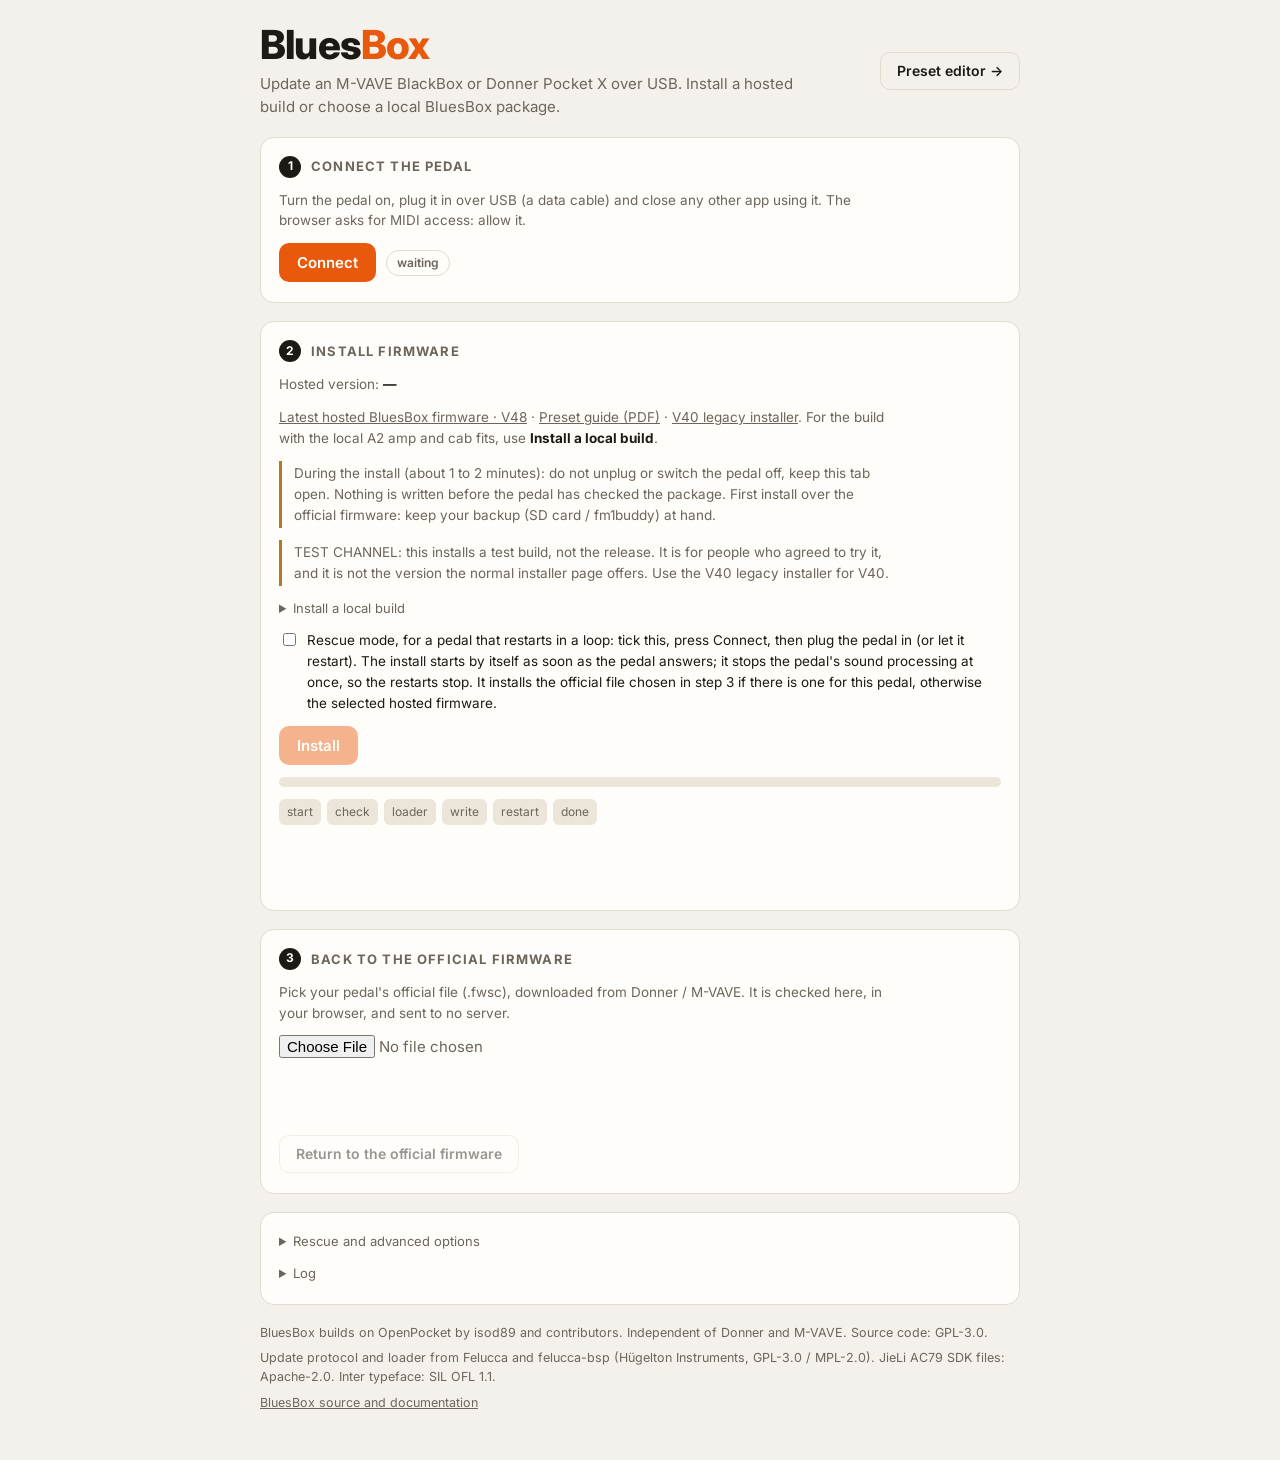
==== commit 0c2264eb: "Build BluesBox V48 with preset navigation, stomps and calibrated tones" ====
--- a/docs/index.html
+++ b/docs/index.html
@@ -83,7 +83,7 @@
   <section class="card" id="installCard">
     <h2><b>2</b><span data-t="s2"></span></h2>
     <p class="note"><span data-t="s2note"></span> <strong id="pkgver">…</strong></p>
-    <p class="note"><a href="?channel=blues-v47-public">Latest hosted BluesBox firmware · V47</a>.
+    <p class="note"><a href="?channel=blues-v48-public">Latest hosted BluesBox firmware · V48</a> · <a href="BluesBox-V48-Preset-Guide.pdf">Preset guide (PDF)</a> · <a href="?channel=v40">V40 legacy installer</a>.
       For the build with the local A2 amp and cab fits, use <strong>Install a local build</strong>.</p>
     <p class="note warnbox" data-t="s2warn"></p>
     <p class="note warnbox" id="bbwarn" hidden data-t="bbwarn"></p>
@@ -181,9 +181,9 @@
     foot1: "BluesBox builds on OpenPocket by isod89 and contributors. Independent of Donner and M-VAVE. Source code: GPL-3.0.",
     foot2: "Update protocol and loader from Felucca and felucca-bsp (Hügelton Instruments, GPL-3.0 / MPL-2.0). JieLi AC79 SDK files: Apache-2.0. Inter typeface: SIL OFL 1.1.",
     e_notfound: "Pedal not found. Check the cable (data), close other MIDI apps, then try again.",
-    testchan: "TEST CHANNEL: this installs a test build, not the release. It is for people who agreed to try it, and it is not the version the normal installer page offers. To go back, open this page without ?channel=… and press Install.",
-    drivelab: "DRIVE LAB: BlackBox test build based on V40, with 31 drives and no synth block. Open the installer without ?channel=drive-lab to install V40.",
-    bbwarn: "M-VAVE BlackBox: v31 is the fix for issue #1 (OpenPocket restarted every 4 s after the pedal was switched off and on), still being tested on the BlackBox. Please report how it goes on GitHub. If your BlackBox restarts in a loop, use the rescue mode below.",
+    testchan: "TEST CHANNEL: this installs a test build, not the release. It is for people who agreed to try it, and it is not the version the normal installer page offers. Use the V40 legacy installer for V40.",
+    drivelab: "DRIVE LAB: BlackBox test build based on V40, with 31 drives and no synth block. Choose the V40 legacy installer to return to V40.",
+    bbwarn: "If your BlackBox restarts in a loop, use the rescue option below.",
 toeditor: "Preset editor →",
         rescueon: "Rescue mode, for a pedal that restarts in a loop: tick this, press Connect, then plug the pedal in (or let it restart). The install starts by itself as soon as the pedal answers; it stops the pedal's sound processing at once, so the restarts stop. It installs the official file chosen in step 3 if there is one for this pedal, otherwise the selected hosted firmware.",
     e_model: "This package is not for this pedal: ", e_lost: "The pedal was disconnected. Plug it back in and press Resume.",
@@ -213,13 +213,13 @@
 function setMsg(el, text, cls = "") { el.textContent = text; el.className = "msg " + cls; }
 const errText = (e) => (e && e.code && T.en["e_" + e.code] ? t("e_" + e.code) + (e.detail || "") : (e && e.message) || String(e));
 
-/* a test channel (?channel=midi-test): packages from firmware/<channel>/, never offered without the link */
-const CHANNEL = (new URLSearchParams(location.search).get("channel") || "").replace(/[^a-z0-9-]/g, "");
-const FW = "firmware/" + (CHANNEL ? CHANNEL + "/" : "");
+/* Default to BluesBox for BlackBox. The V40 legacy channel also supports Pocket X. */
+const CHANNEL = (new URLSearchParams(location.search).get("channel") || "").replace(/[^a-z0-9-]/g, "") || "blues-v48-public";
+const FW = "firmware/" + (CHANNEL === "v40" ? "" : CHANNEL + "/");
 let access = null, up = null, manifest = null, lastDev = null, busy = false, official = null;
 let sawV21 = false;
 let bank = null, bankRevision = 0;
-const recoveryChannel = "firmware/blues-v47-public/";
+const recoveryChannel = "firmware/blues-v48-public/";
 const recoveryPending = () => stored("bluesbox-v21-recovery", "") === "pending";
 const recoveryReady = () => official?.product === BLACKBOX_V21 && official.known &&
   bank && $("factory-confirm").checked;
@@ -230,10 +230,10 @@
   : manifest?.packages.some((pkg) => pkg.model === model);
 
 if (!navigator.requestMIDIAccess) { $("nomidi").hidden = false; $("connect").disabled = true; }
-$("testchan").hidden = !CHANNEL;
+$("testchan").hidden = CHANNEL === "v40";
 if (CHANNEL === "drive-lab") $("testchan").textContent = t("drivelab");
-if (CHANNEL === "blues-v47-public")
-  $("testchan").textContent = "BluesBox V47 for BlackBox. This hosted build uses the public amp and cab models.";
+if (CHANNEL === "blues-v48-public")
+  $("testchan").textContent = "BluesBox V48 for BlackBox. This hosted build uses the public amp and cab models.";
 
 async function loadManifest() {
   try {
@@ -270,7 +270,7 @@
   $("d-fw").textContent = ota ? `${t("loader")} (${id.text})` : IS_OPENPOCKET(id) ? `${t("opfw")} v${id.version - 900} (${id.text})` : `${t("official")} ${String(id.version).padStart(3, "0")} (${id.text})`;
   $("d-port").textContent = d.name;
   const bb = id.model === "BlackBox";               /* not supported yet: boot loop (issue #1) */
-  $("bbwarn").hidden = !bb;
+  $("bbwarn").hidden = !bb || CHANNEL !== "v40";
 }
 
 async function connect() {
@@ -464,7 +464,7 @@
   if (!recoveryReady()) throw new Error("Choose V21 and both verified AM4 files, then confirm the backup.");
   const response = await fetch(recoveryChannel + "manifest.json", { cache: "no-store" });
   if (!response.ok) throw new Error("The BluesBox recovery loader is unavailable.");
-  const entry = (await response.json()).packages.find(p => p.product === "BlackBox_947");
+  const entry = (await response.json()).packages.find(p => p.product === "BlackBox_948");
   if (!entry) throw new Error("The BlackBox recovery loader is missing from the manifest.");
   const binary = await fetch(recoveryChannel + entry.file);
   if (!binary.ok) throw new Error("Could not load the BluesBox recovery package.");
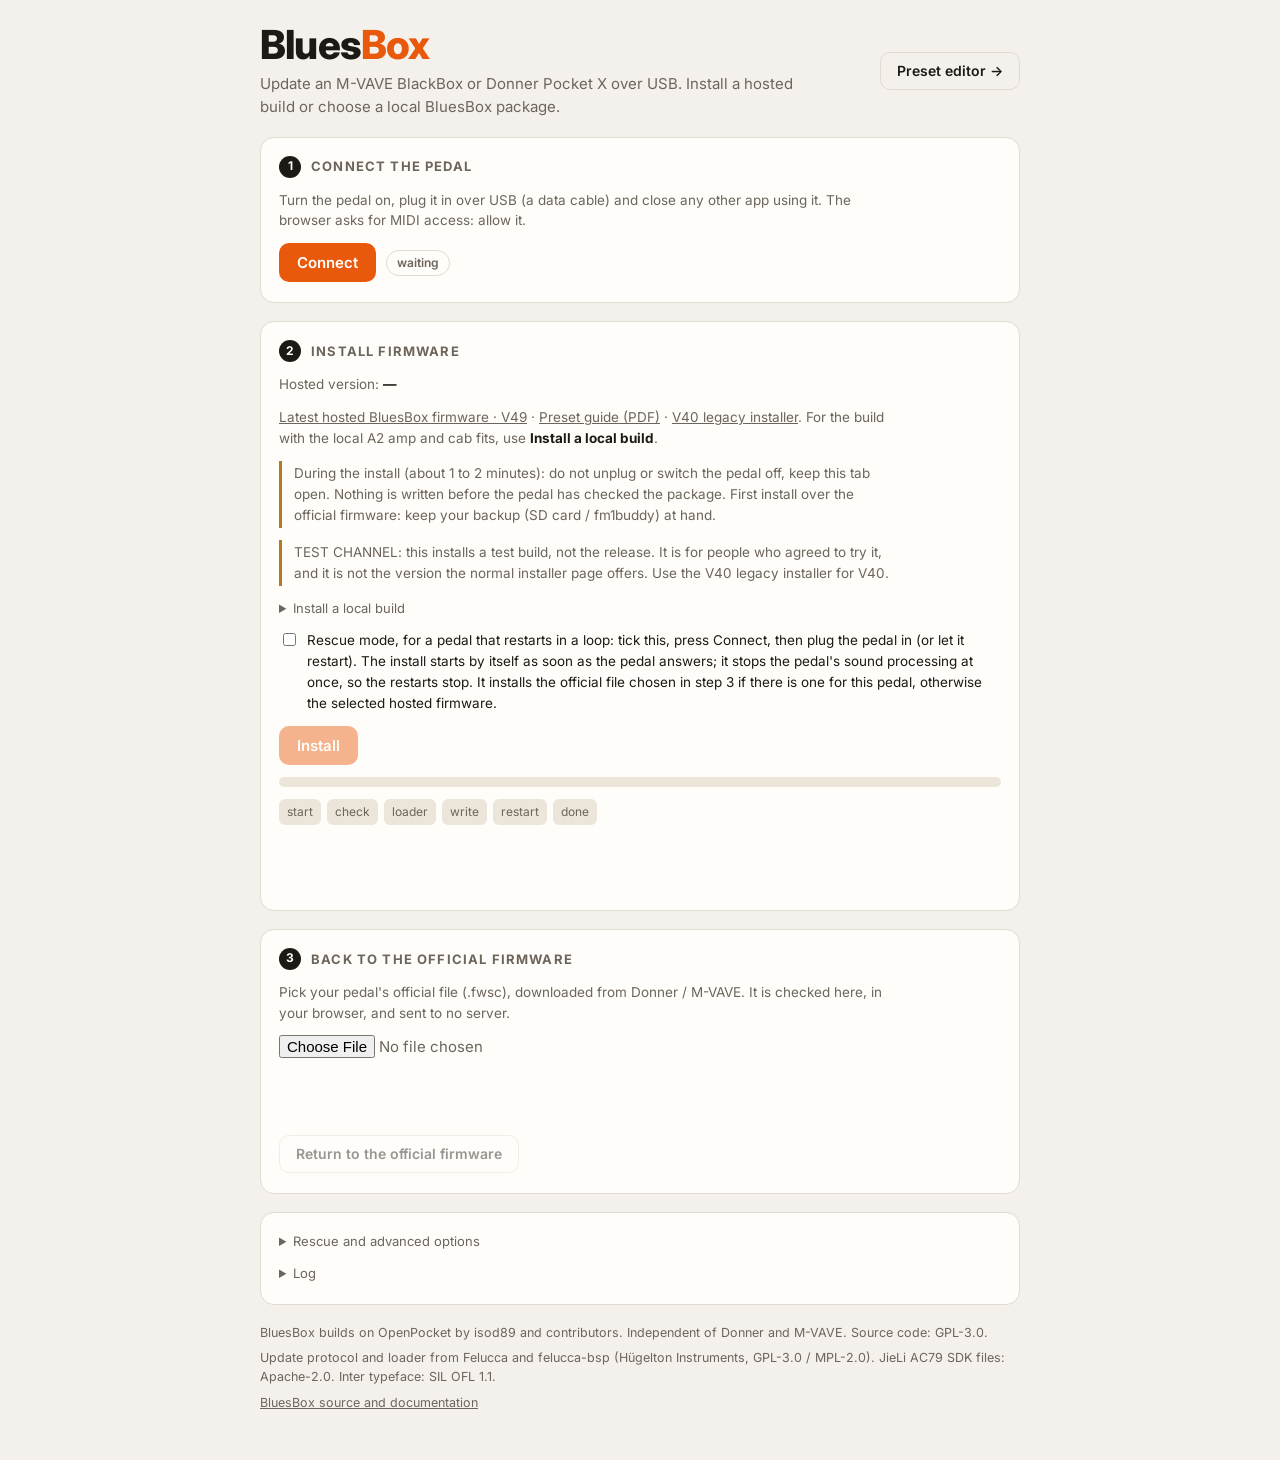
==== commit 95adc6ec: "Build BluesBox V49 with auditioned presets and the redesigned editor" ====
--- a/docs/index.html
+++ b/docs/index.html
@@ -83,7 +83,7 @@
   <section class="card" id="installCard">
     <h2><b>2</b><span data-t="s2"></span></h2>
     <p class="note"><span data-t="s2note"></span> <strong id="pkgver">…</strong></p>
-    <p class="note"><a href="?channel=blues-v48-public">Latest hosted BluesBox firmware · V48</a> · <a href="BluesBox-V48-Preset-Guide.pdf">Preset guide (PDF)</a> · <a href="?channel=v40">V40 legacy installer</a>.
+    <p class="note"><a href="?channel=blues-v49-public">Latest hosted BluesBox firmware · V49</a> · <a href="BluesBox-V49-Preset-Guide.pdf">Preset guide (PDF)</a> · <a href="?channel=v40">V40 legacy installer</a>.
       For the build with the local A2 amp and cab fits, use <strong>Install a local build</strong>.</p>
     <p class="note warnbox" data-t="s2warn"></p>
     <p class="note warnbox" id="bbwarn" hidden data-t="bbwarn"></p>
@@ -214,12 +214,12 @@
 const errText = (e) => (e && e.code && T.en["e_" + e.code] ? t("e_" + e.code) + (e.detail || "") : (e && e.message) || String(e));
 
 /* Default to BluesBox for BlackBox. The V40 legacy channel also supports Pocket X. */
-const CHANNEL = (new URLSearchParams(location.search).get("channel") || "").replace(/[^a-z0-9-]/g, "") || "blues-v48-public";
+const CHANNEL = (new URLSearchParams(location.search).get("channel") || "").replace(/[^a-z0-9-]/g, "") || "blues-v49-public";
 const FW = "firmware/" + (CHANNEL === "v40" ? "" : CHANNEL + "/");
 let access = null, up = null, manifest = null, lastDev = null, busy = false, official = null;
 let sawV21 = false;
 let bank = null, bankRevision = 0;
-const recoveryChannel = "firmware/blues-v48-public/";
+const recoveryChannel = "firmware/blues-v49-public/";
 const recoveryPending = () => stored("bluesbox-v21-recovery", "") === "pending";
 const recoveryReady = () => official?.product === BLACKBOX_V21 && official.known &&
   bank && $("factory-confirm").checked;
@@ -232,8 +232,8 @@
 if (!navigator.requestMIDIAccess) { $("nomidi").hidden = false; $("connect").disabled = true; }
 $("testchan").hidden = CHANNEL === "v40";
 if (CHANNEL === "drive-lab") $("testchan").textContent = t("drivelab");
-if (CHANNEL === "blues-v48-public")
-  $("testchan").textContent = "BluesBox V48 for BlackBox. This hosted build uses the public amp and cab models.";
+if (CHANNEL === "blues-v49-public")
+  $("testchan").textContent = "BluesBox V49 for BlackBox. This hosted build uses the public amp and cab models.";
 
 async function loadManifest() {
   try {
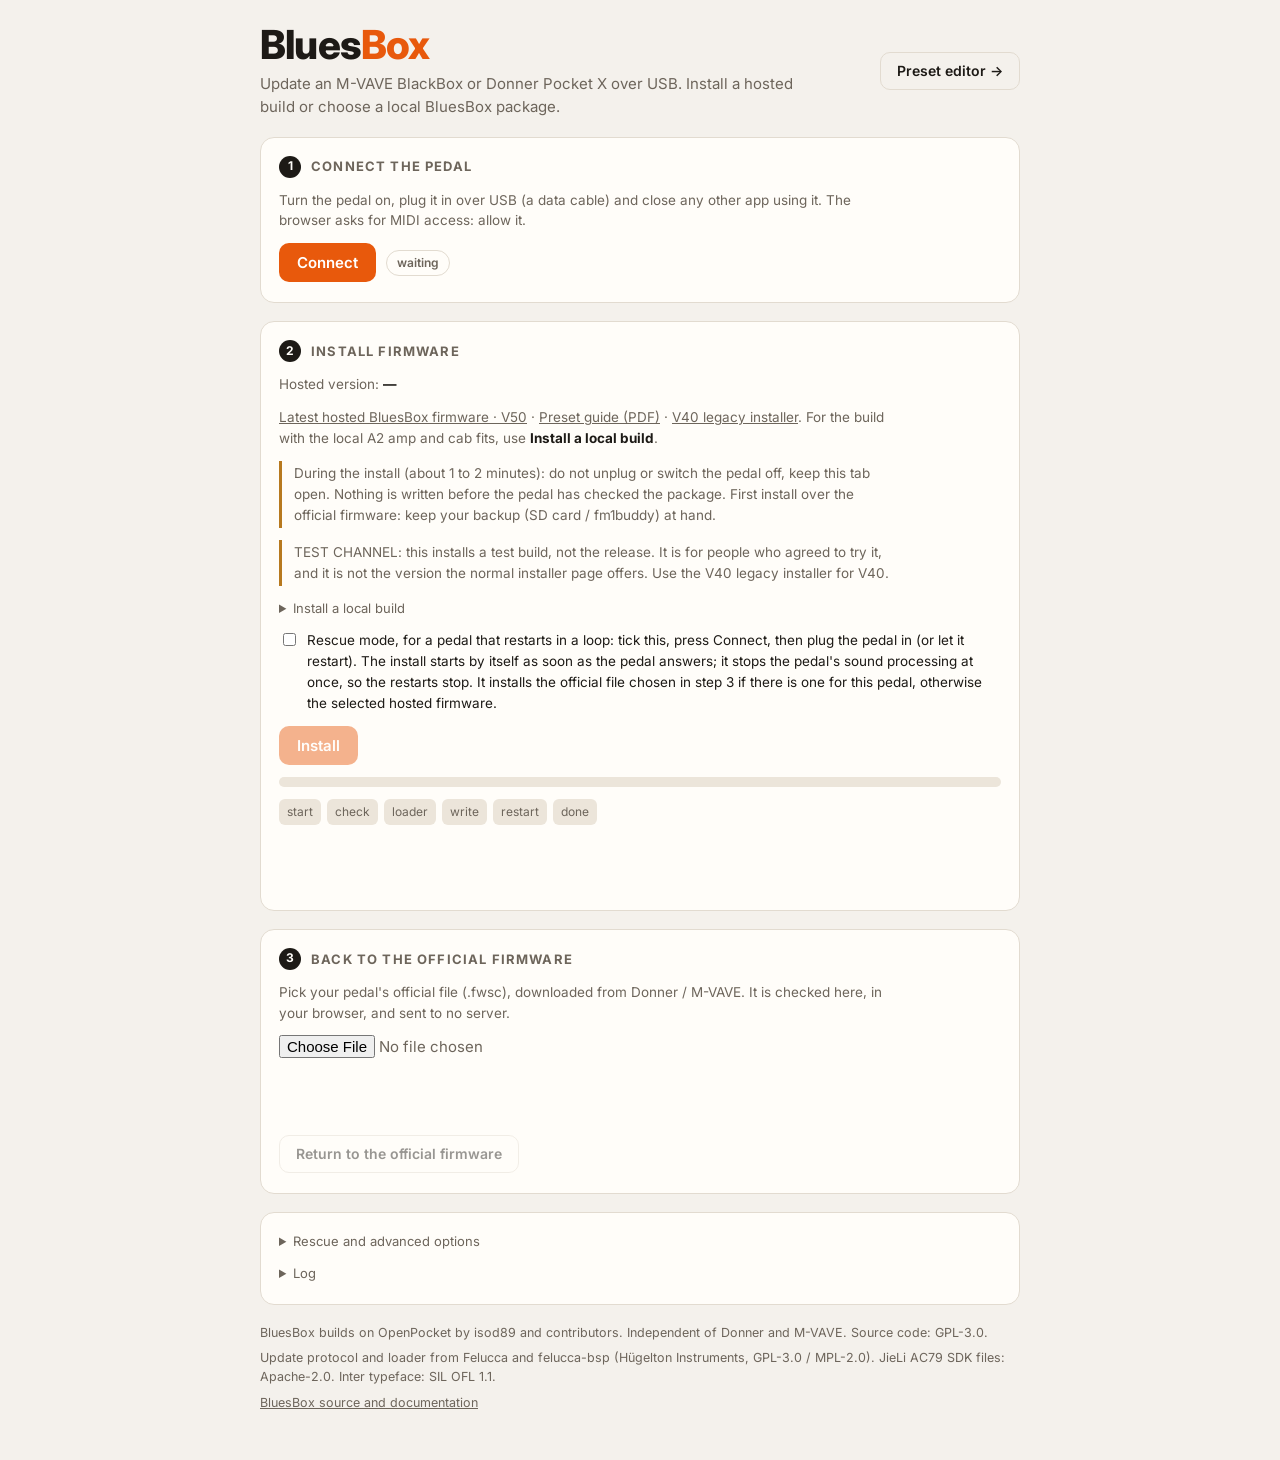
==== commit e026f76f: "Fix repeated audio blocks and update delay defaults in BluesBox V50" ====
--- a/docs/index.html
+++ b/docs/index.html
@@ -83,7 +83,7 @@
   <section class="card" id="installCard">
     <h2><b>2</b><span data-t="s2"></span></h2>
     <p class="note"><span data-t="s2note"></span> <strong id="pkgver">…</strong></p>
-    <p class="note"><a href="?channel=blues-v49-public">Latest hosted BluesBox firmware · V49</a> · <a href="BluesBox-V49-Preset-Guide.pdf">Preset guide (PDF)</a> · <a href="?channel=v40">V40 legacy installer</a>.
+    <p class="note"><a href="?channel=blues-v50-public">Latest hosted BluesBox firmware · V50</a> · <a href="BluesBox-V50-Preset-Guide.pdf">Preset guide (PDF)</a> · <a href="?channel=v40">V40 legacy installer</a>.
       For the build with the local A2 amp and cab fits, use <strong>Install a local build</strong>.</p>
     <p class="note warnbox" data-t="s2warn"></p>
     <p class="note warnbox" id="bbwarn" hidden data-t="bbwarn"></p>
@@ -214,12 +214,12 @@
 const errText = (e) => (e && e.code && T.en["e_" + e.code] ? t("e_" + e.code) + (e.detail || "") : (e && e.message) || String(e));
 
 /* Default to BluesBox for BlackBox. The V40 legacy channel also supports Pocket X. */
-const CHANNEL = (new URLSearchParams(location.search).get("channel") || "").replace(/[^a-z0-9-]/g, "") || "blues-v49-public";
+const CHANNEL = (new URLSearchParams(location.search).get("channel") || "").replace(/[^a-z0-9-]/g, "") || "blues-v50-public";
 const FW = "firmware/" + (CHANNEL === "v40" ? "" : CHANNEL + "/");
 let access = null, up = null, manifest = null, lastDev = null, busy = false, official = null;
 let sawV21 = false;
 let bank = null, bankRevision = 0;
-const recoveryChannel = "firmware/blues-v49-public/";
+const recoveryChannel = "firmware/blues-v50-public/";
 const recoveryPending = () => stored("bluesbox-v21-recovery", "") === "pending";
 const recoveryReady = () => official?.product === BLACKBOX_V21 && official.known &&
   bank && $("factory-confirm").checked;
@@ -232,8 +232,8 @@
 if (!navigator.requestMIDIAccess) { $("nomidi").hidden = false; $("connect").disabled = true; }
 $("testchan").hidden = CHANNEL === "v40";
 if (CHANNEL === "drive-lab") $("testchan").textContent = t("drivelab");
-if (CHANNEL === "blues-v49-public")
-  $("testchan").textContent = "BluesBox V49 for BlackBox. This hosted build uses the public amp and cab models.";
+if (CHANNEL === "blues-v50-public")
+  $("testchan").textContent = "BluesBox V50 for BlackBox. This hosted build uses the public amp and cab models.";
 
 async function loadManifest() {
   try {
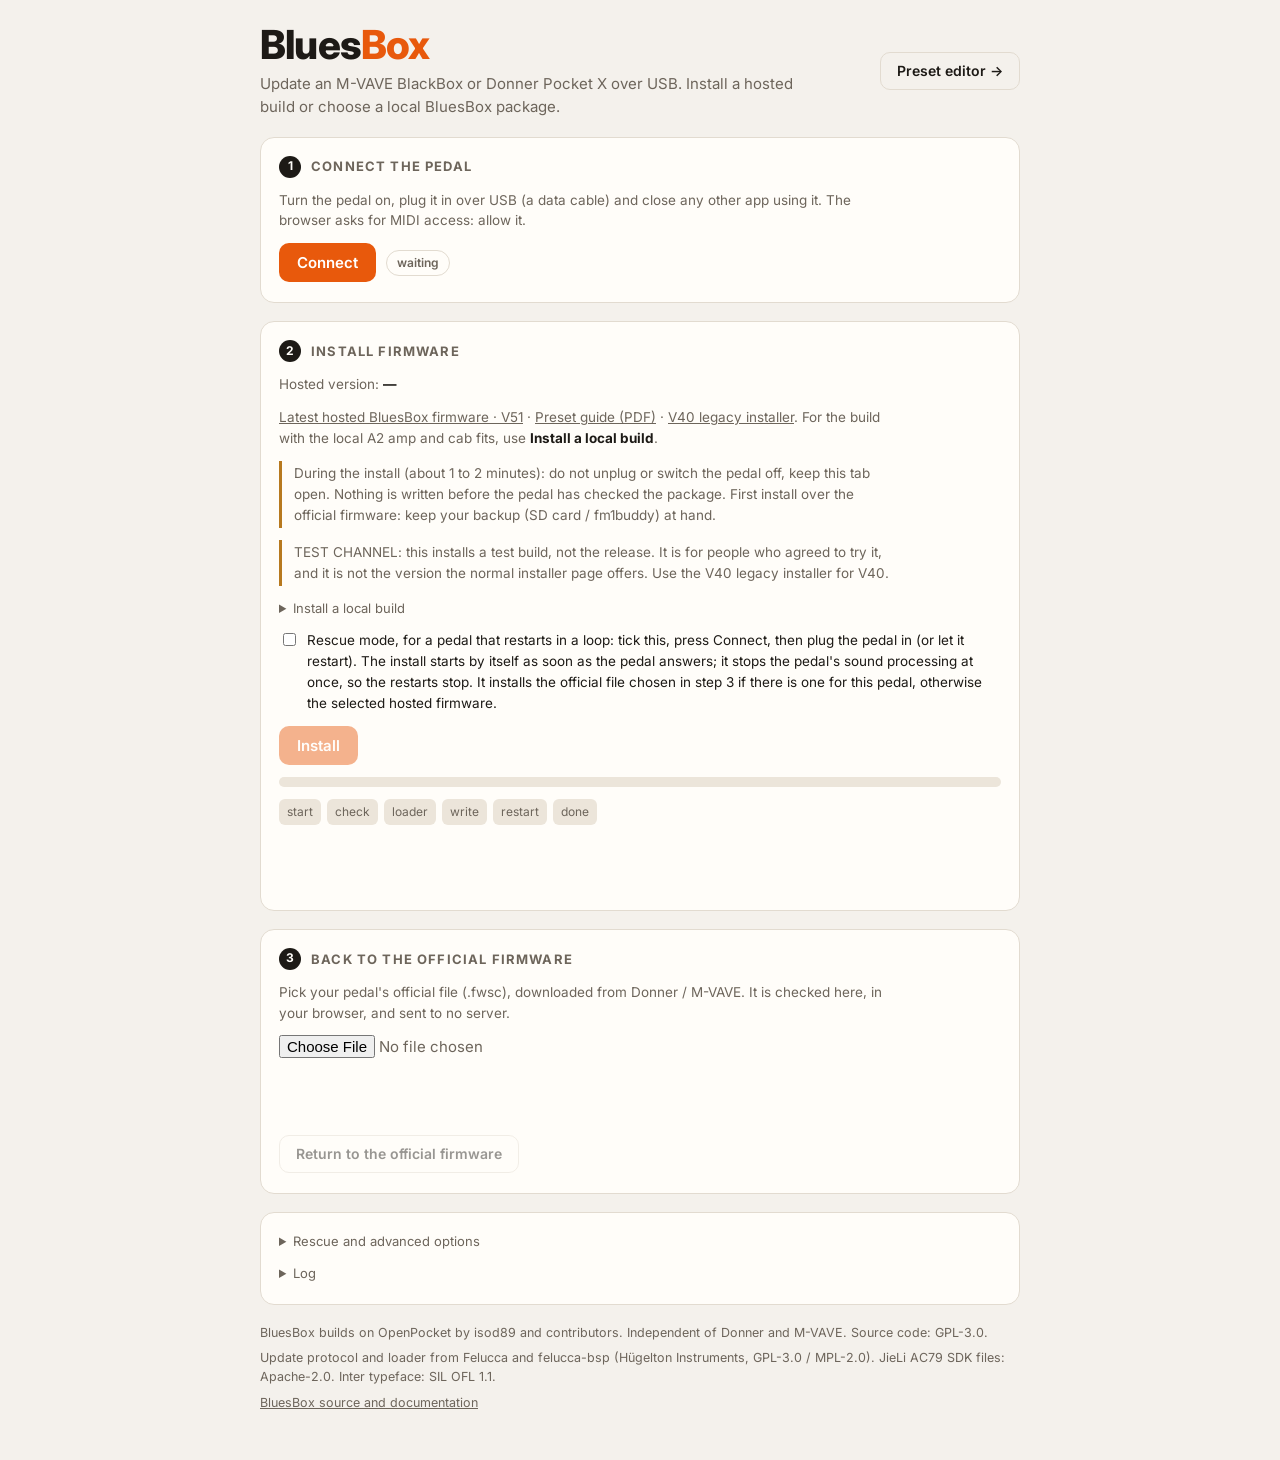
==== commit deed6fe5: "Release BluesBox V51 preset, encoder, and gate updates" ====
--- a/docs/index.html
+++ b/docs/index.html
@@ -83,7 +83,7 @@
   <section class="card" id="installCard">
     <h2><b>2</b><span data-t="s2"></span></h2>
     <p class="note"><span data-t="s2note"></span> <strong id="pkgver">…</strong></p>
-    <p class="note"><a href="?channel=blues-v50-public">Latest hosted BluesBox firmware · V50</a> · <a href="BluesBox-V50-Preset-Guide.pdf">Preset guide (PDF)</a> · <a href="?channel=v40">V40 legacy installer</a>.
+    <p class="note"><a href="?channel=blues-v51-public">Latest hosted BluesBox firmware · V51</a> · <a href="BluesBox-V50-Preset-Guide.pdf">Preset guide (PDF)</a> · <a href="?channel=v40">V40 legacy installer</a>.
       For the build with the local A2 amp and cab fits, use <strong>Install a local build</strong>.</p>
     <p class="note warnbox" data-t="s2warn"></p>
     <p class="note warnbox" id="bbwarn" hidden data-t="bbwarn"></p>
@@ -214,12 +214,13 @@
 const errText = (e) => (e && e.code && T.en["e_" + e.code] ? t("e_" + e.code) + (e.detail || "") : (e && e.message) || String(e));
 
 /* Default to BluesBox for BlackBox. The V40 legacy channel also supports Pocket X. */
-const CHANNEL = (new URLSearchParams(location.search).get("channel") || "").replace(/[^a-z0-9-]/g, "") || "blues-v50-public";
+const DEFAULT_CHANNEL = "blues-v51-public";
+const CHANNEL = (new URLSearchParams(location.search).get("channel") || "").replace(/[^a-z0-9-]/g, "") || DEFAULT_CHANNEL;
 const FW = "firmware/" + (CHANNEL === "v40" ? "" : CHANNEL + "/");
 let access = null, up = null, manifest = null, lastDev = null, busy = false, official = null;
 let sawV21 = false;
 let bank = null, bankRevision = 0;
-const recoveryChannel = "firmware/blues-v50-public/";
+const recoveryChannel = `firmware/${DEFAULT_CHANNEL}/`;
 const recoveryPending = () => stored("bluesbox-v21-recovery", "") === "pending";
 const recoveryReady = () => official?.product === BLACKBOX_V21 && official.known &&
   bank && $("factory-confirm").checked;
@@ -232,8 +233,9 @@
 if (!navigator.requestMIDIAccess) { $("nomidi").hidden = false; $("connect").disabled = true; }
 $("testchan").hidden = CHANNEL === "v40";
 if (CHANNEL === "drive-lab") $("testchan").textContent = t("drivelab");
-if (CHANNEL === "blues-v50-public")
-  $("testchan").textContent = "BluesBox V50 for BlackBox. This hosted build uses the public amp and cab models.";
+const bluesRevision = CHANNEL.match(/^blues-v(50|51)-public$/)?.[1];
+if (bluesRevision)
+  $("testchan").textContent = `BluesBox V${bluesRevision} for BlackBox. This hosted build uses the public amp and cab models.`;
 
 async function loadManifest() {
   try {
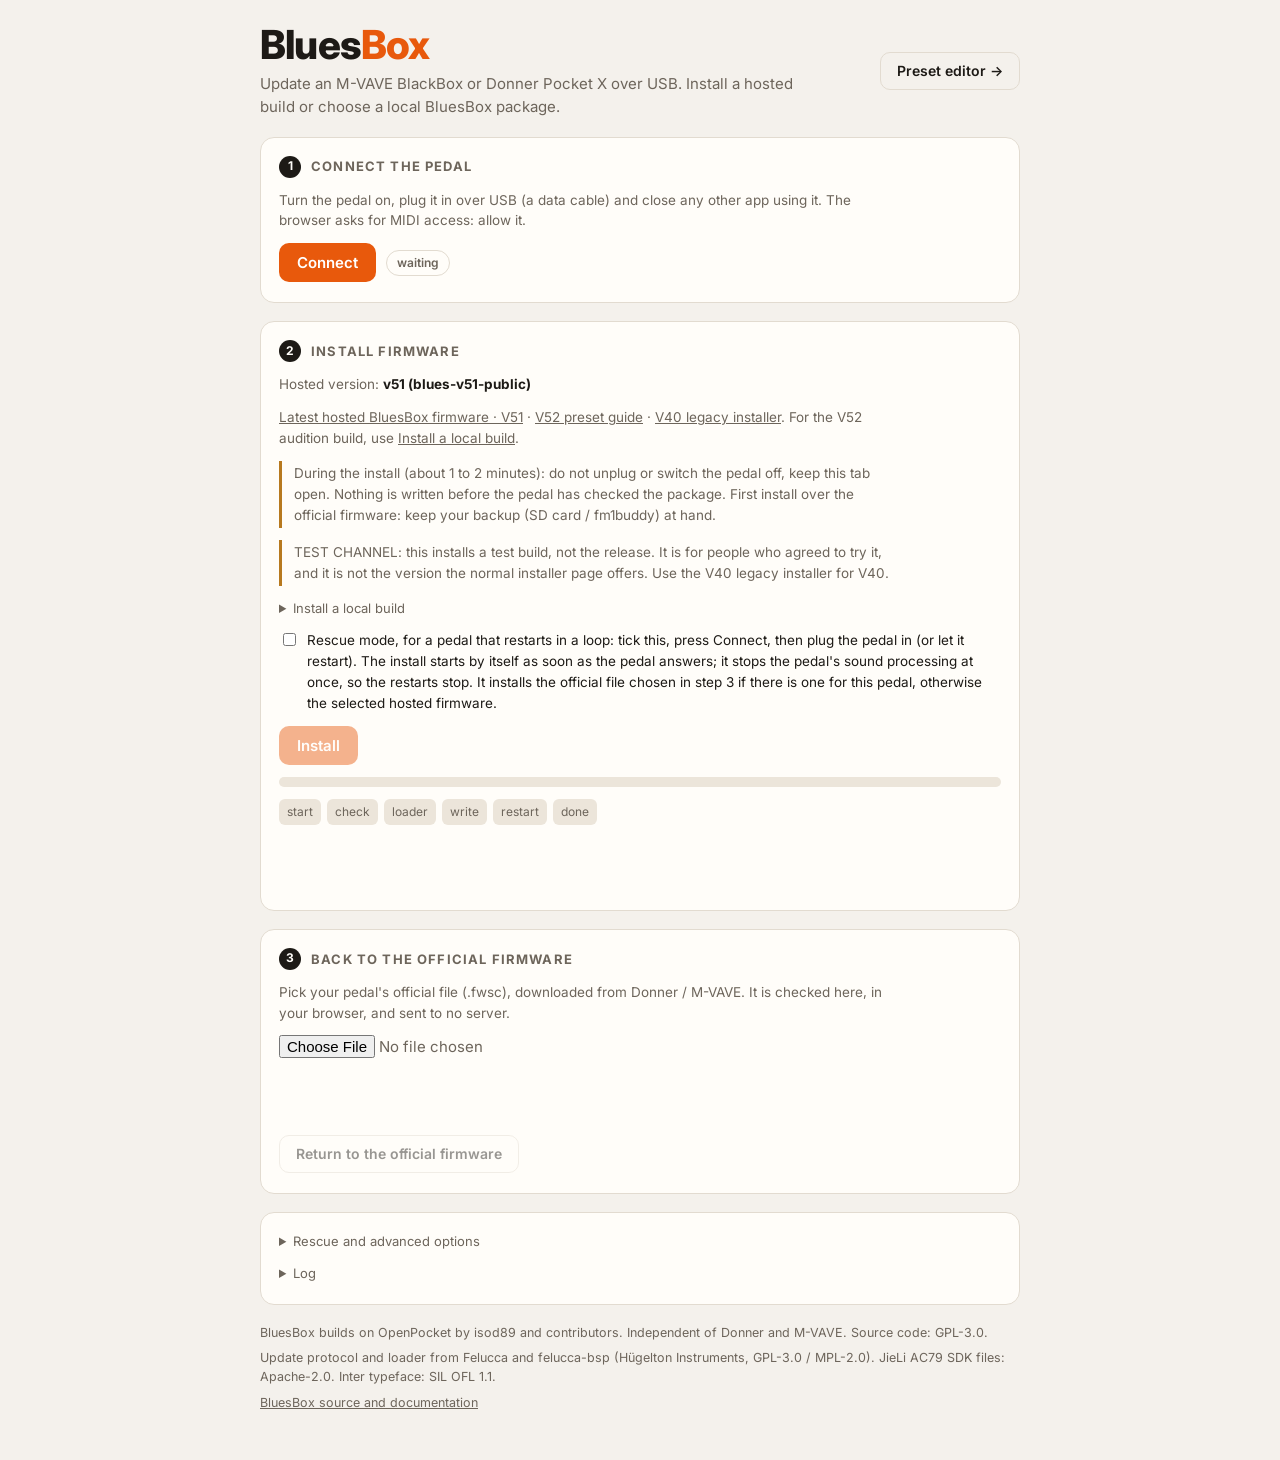
==== commit 950d96e6: "Document the BluesBox V52 audition build and preset bank" ====
--- a/docs/index.html
+++ b/docs/index.html
@@ -83,12 +83,12 @@
   <section class="card" id="installCard">
     <h2><b>2</b><span data-t="s2"></span></h2>
     <p class="note"><span data-t="s2note"></span> <strong id="pkgver">…</strong></p>
-    <p class="note"><a href="?channel=blues-v51-public">Latest hosted BluesBox firmware · V51</a> · <a href="BluesBox-V50-Preset-Guide.pdf">Preset guide (PDF)</a> · <a href="?channel=v40">V40 legacy installer</a>.
-      For the build with the local A2 amp and cab fits, use <strong>Install a local build</strong>.</p>
+    <p class="note"><a href="?channel=blues-v51-public">Latest hosted BluesBox firmware · V51</a> · <a href="https://github.com/Testing7B/bluesbox/blob/main/docs/BluesBox-V52-Preset-Guide.md">V52 preset guide</a> · <a href="?channel=v40">V40 legacy installer</a>.
+      For the V52 audition build, use <a href="#local-build">Install a local build</a>.</p>
     <p class="note warnbox" data-t="s2warn"></p>
     <p class="note warnbox" id="bbwarn" hidden data-t="bbwarn"></p>
     <p class="note warnbox" id="testchan" hidden data-t="testchan"></p>
-    <details>
+    <details id="local-build">
       <summary>Install a local build</summary>
       <p class="note">Choose the .fwsc file and its matching manifest.json. Both files are checked in your browser and stay on your computer.</p>
       <fieldset id="localfiles">
@@ -214,6 +214,12 @@
 const errText = (e) => (e && e.code && T.en["e_" + e.code] ? t("e_" + e.code) + (e.detail || "") : (e && e.message) || String(e));
 
 /* Default to BluesBox for BlackBox. The V40 legacy channel also supports Pocket X. */
+function openLocalBuild() {
+  if (location.hash === "#local-build") document.getElementById("local-build").open = true;
+}
+openLocalBuild();
+window.addEventListener("hashchange", openLocalBuild);
+
 const DEFAULT_CHANNEL = "blues-v51-public";
 const CHANNEL = (new URLSearchParams(location.search).get("channel") || "").replace(/[^a-z0-9-]/g, "") || DEFAULT_CHANNEL;
 const FW = "firmware/" + (CHANNEL === "v40" ? "" : CHANNEL + "/");
